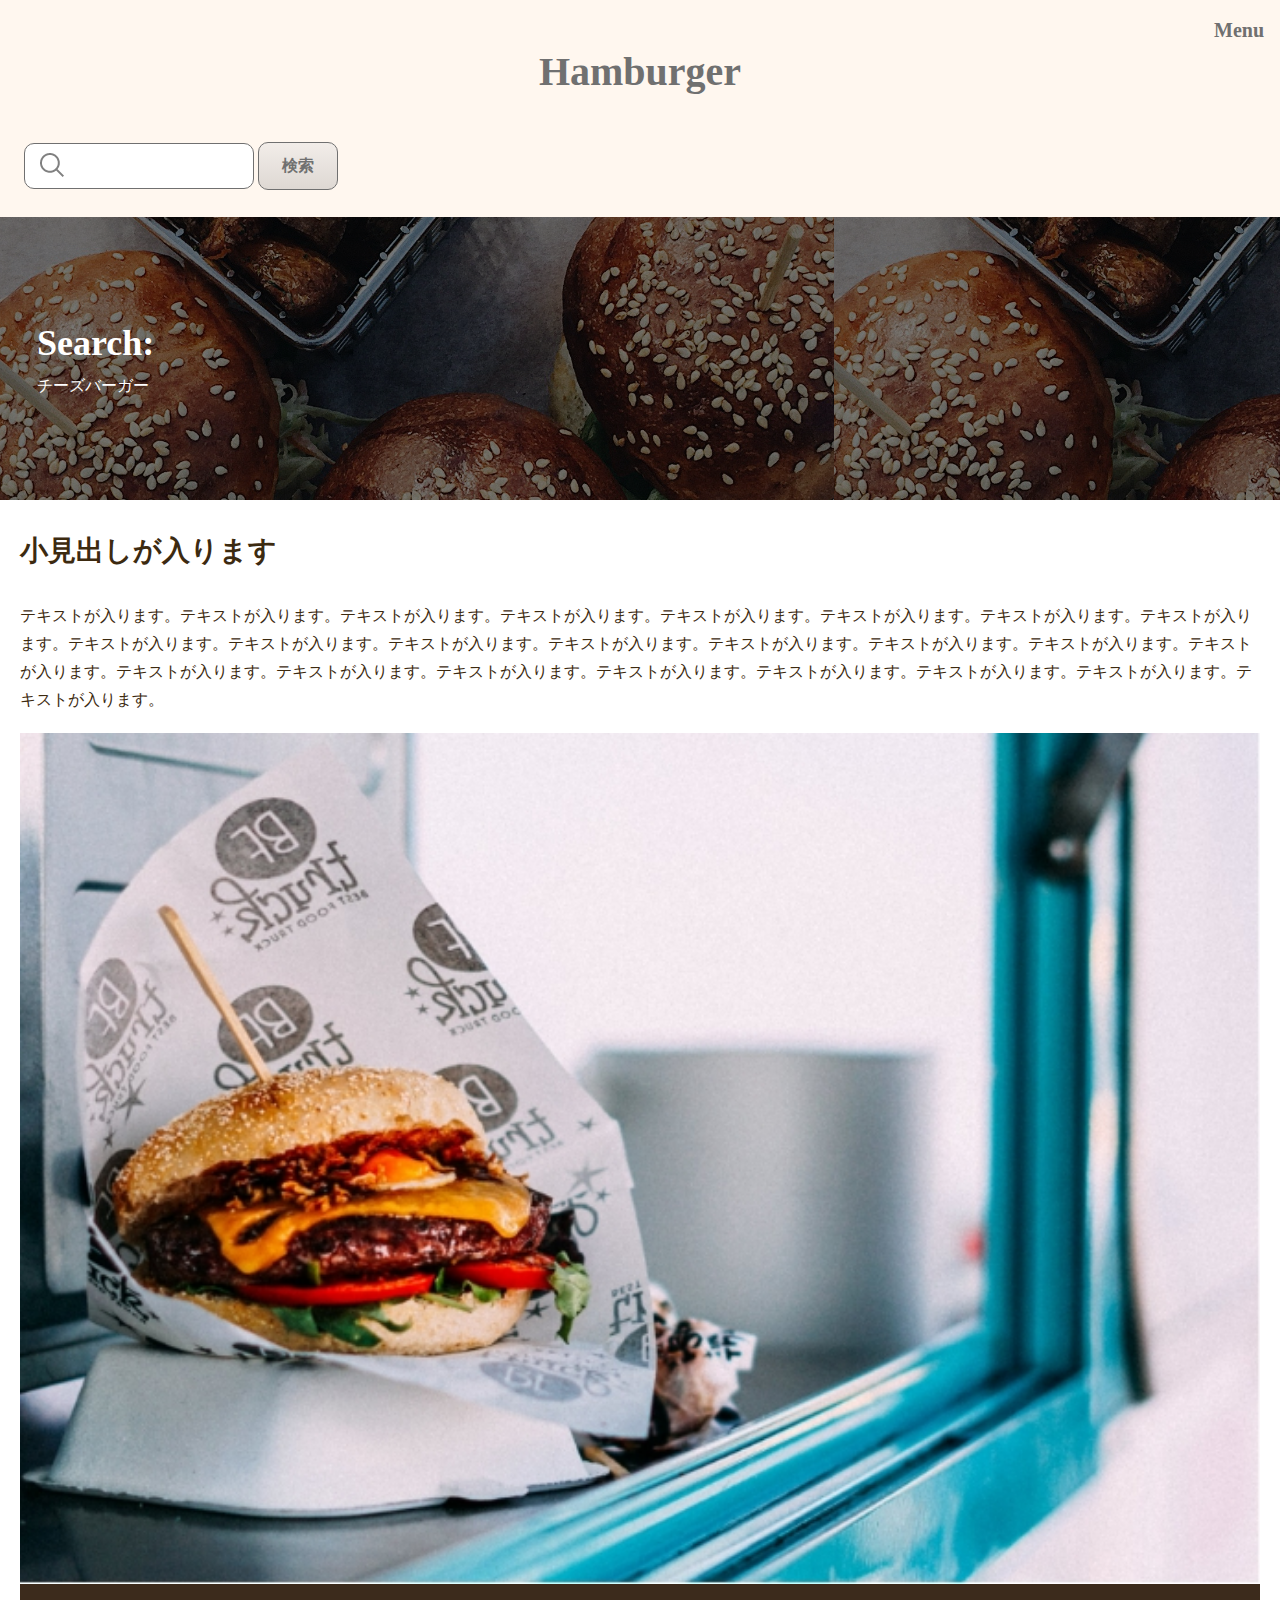
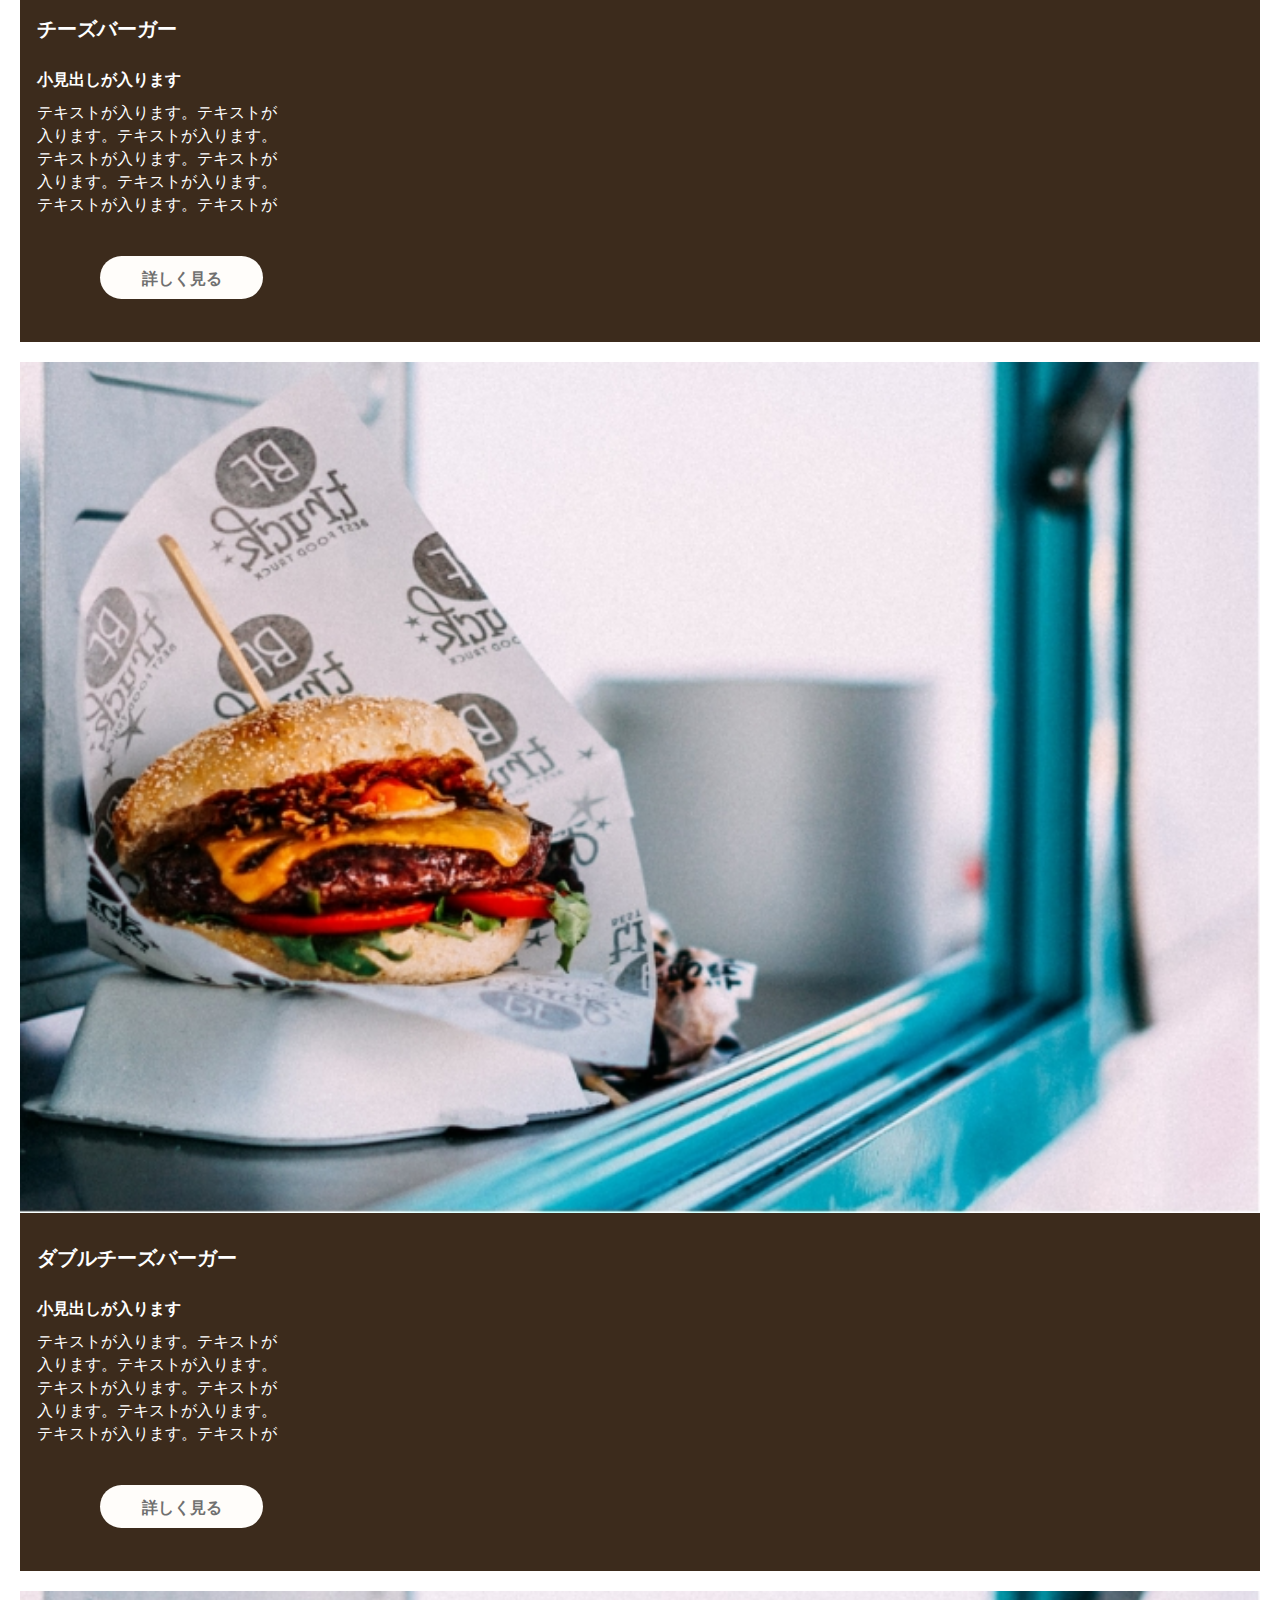
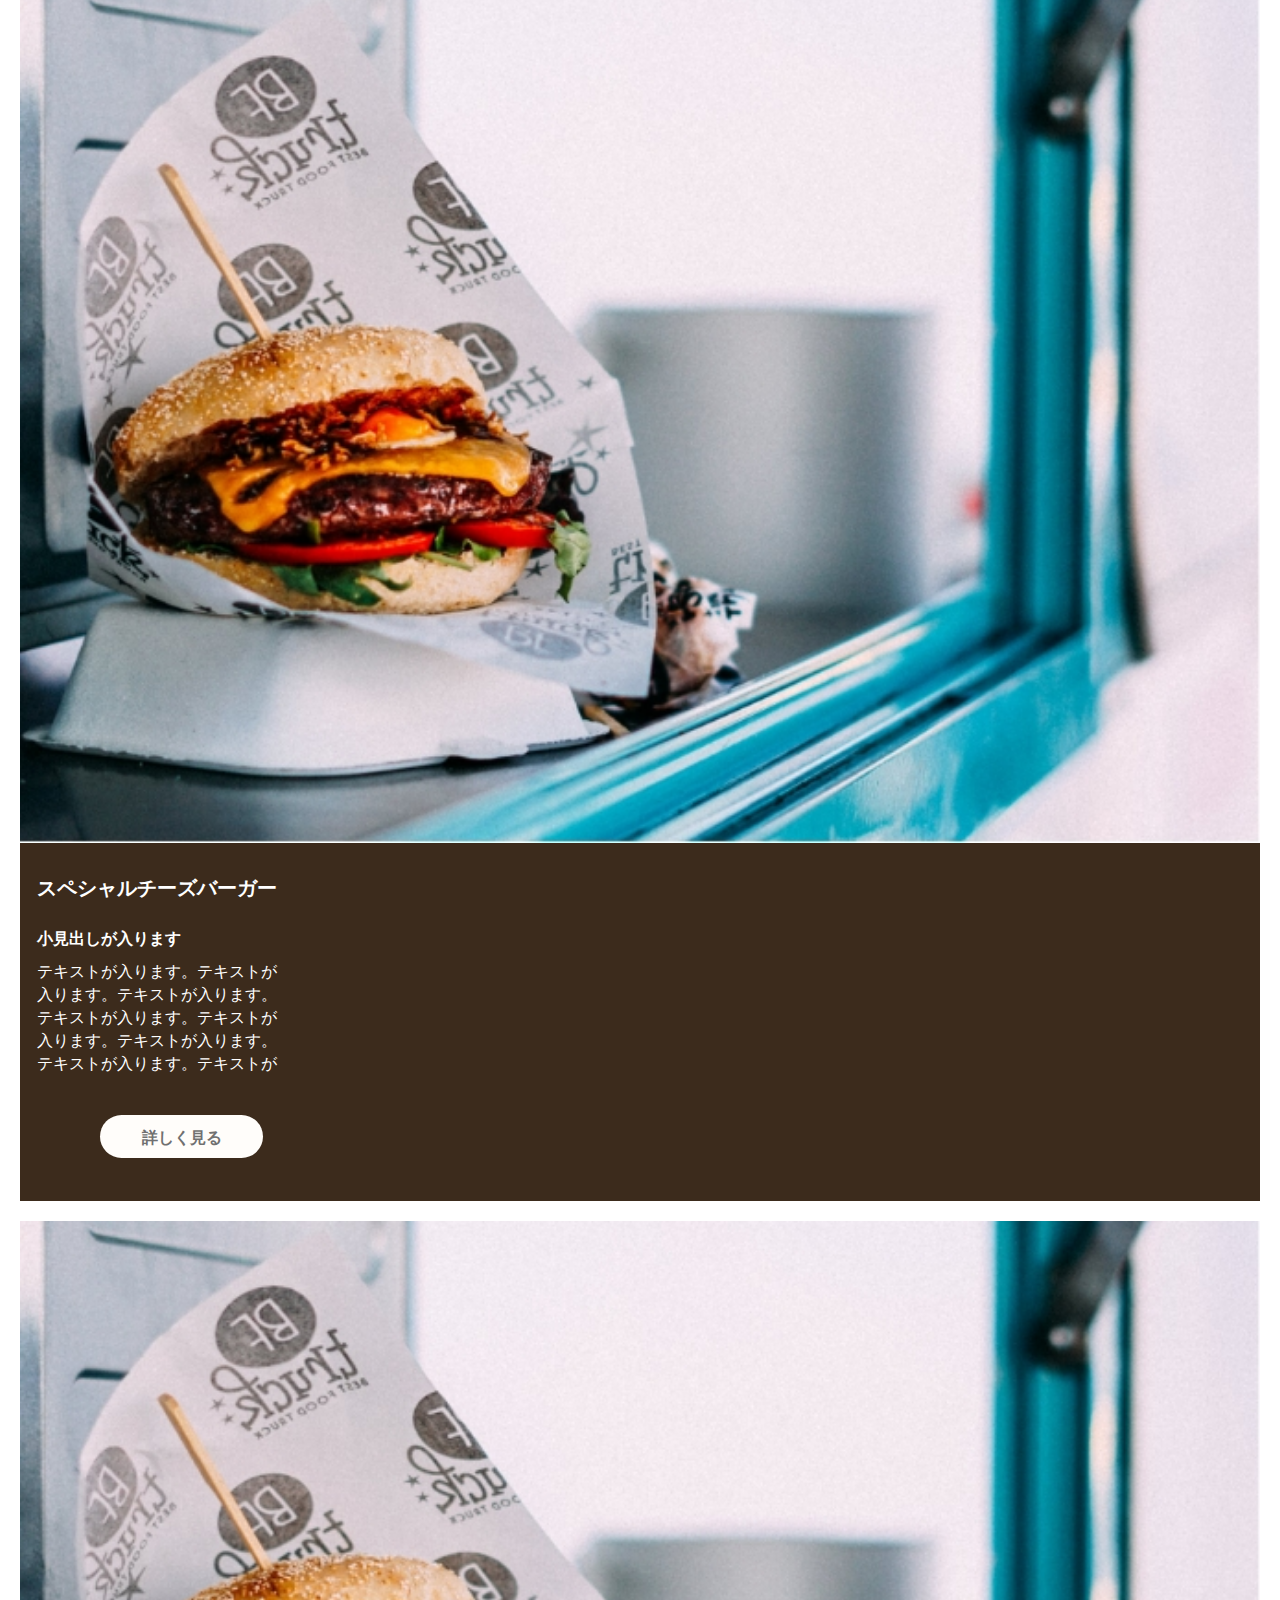
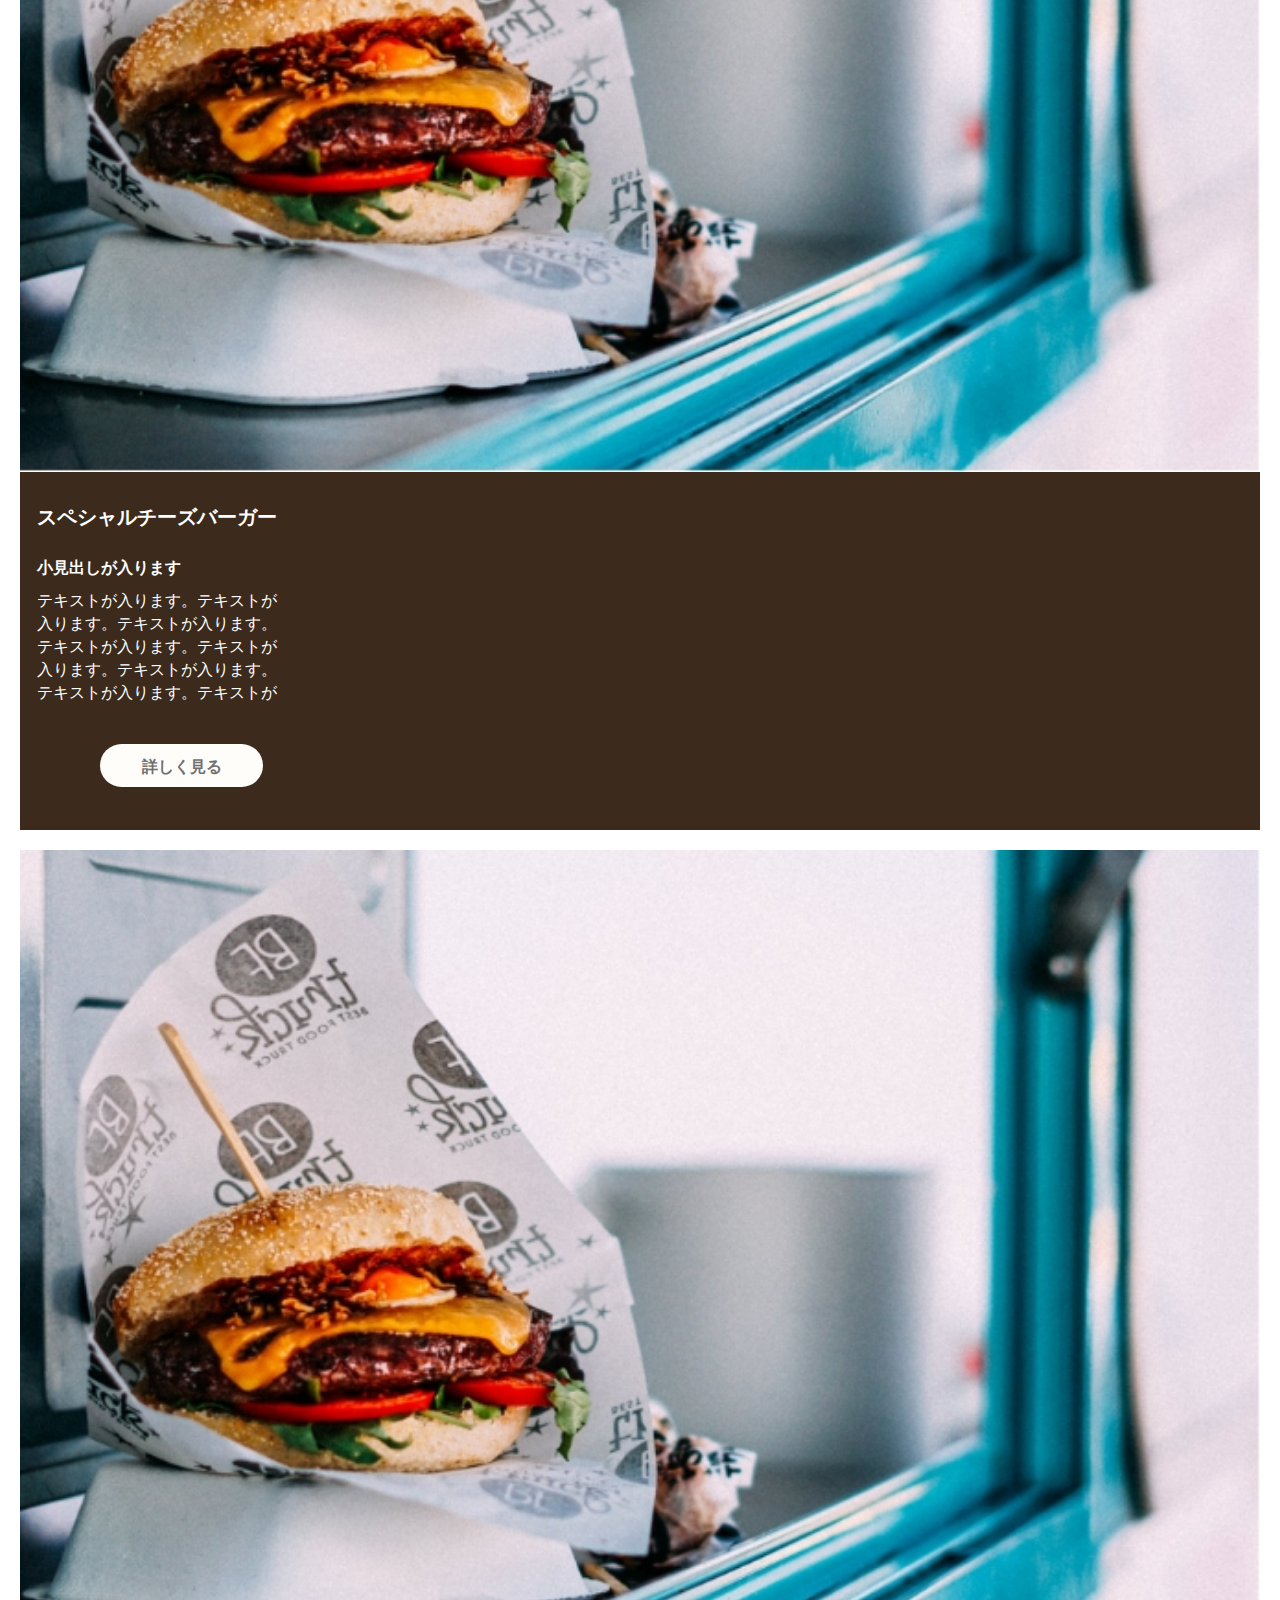
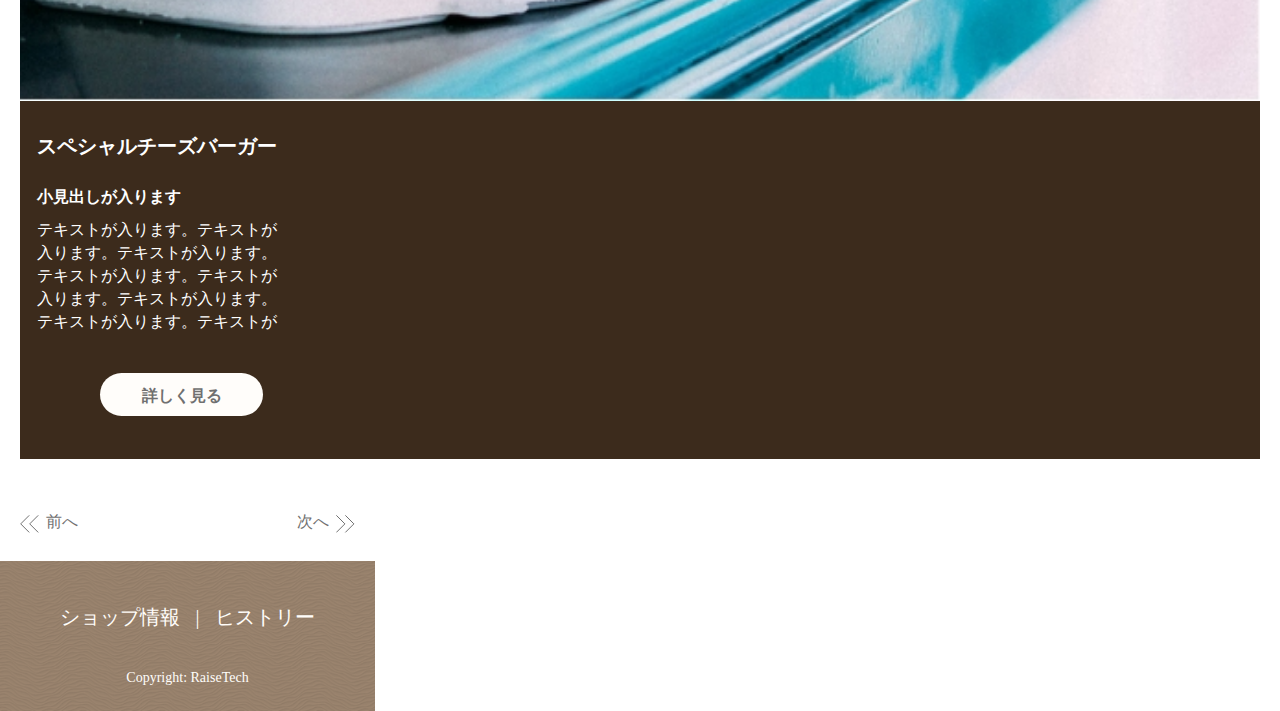
==== archive-search.html @ 73d5f32e "archive.html / archive-search.htmlの作成" ====
<!DOCTYPE html>
<html lang="ja">

<head>
  <meta charset="UTF-8">
  <meta http-equiv="X-UA-Compatible" content="IE=edge">
  <meta name="viewport" content="width=device-width, initial-scale=1.0">
  <title>hamburger</title>
  <link rel="shortcut icon" href="img/logo.svg" type="image/x-icon">
  <link rel="stylesheet" href="css/ress.css">
  <link rel="stylesheet" href="css/style.css">
</head>

<body>
  <header class="l-header">

    <div class="p-header">
      <h1 class="p-header__title">
        Hamburger
      </h1>

      <div class="p-header__nav">
        <button class="p-hamburger">
          Menu
        </button>
      </div>
    </div>

    <form action="" class="p-search-form">
      <input type="text" class="p-search-form__keyword">
      <input type="submit" value="検索" class="p-search-form__submit">
    </form>

  </header>

  <article class="p-sidebar">
    <img src="./img/close-btn.png" alt="">
    <h2 class="p-sidebar__title">Menu</h2>

    <div class="p-sidebar__nav">

      <div class="p-sidebar__nav-content">

        <h3 class="p-sidebar__nav-title">バーガー</h3>
        <ul>
          <li>ハンバーガー</li>
          <li>チーズバーガー</li>
          <li>テリヤキバーガー</li>
          <li>アボカドバーガー</li>
          <li>フィッシュバーガー</li>
          <li>ベーコンバーガー</li>
          <li>チキンバーガー</li>
        </ul>

        <h3 class="p-sidebar__nav-title">サイド</h3>
        <ul>
          <li>ポテト</li>
          <li>サラダ</li>
          <li>ナゲット</li>
          <li>コーン</li>
        </ul>

        <h3 class="p-sidebar__nav-title">ドリンク</h3>
        <ul>
          <li>コーラ</li>
          <li>ファンタ</li>
          <li>オレンジ</li>
          <li>アップル</li>
          <li>紅茶（Ice/Hot</li>
          <li>コーヒー（Ice/Hot</li>
        </ul>
      </div>

    </div>
  </article>

  <article class="p-archive">
    <div class="p-archive__title">
      Search:
    </div>
    <div class="p-archive__subtitle">
      チーズバーガー
    </div>
  </article>

  <article class="l-main">
    <div class="p-archive__text">
      <div class="p-archive__text-title">
        小見出しが入ります
      </div>
      <div class="p-archive__text-text">
        テキストが入ります。テキストが入ります。テキストが入ります。テキストが入ります。テキストが入ります。テキストが入ります。テキストが入ります。テキストが入ります。テキストが入ります。テキストが入ります。テキストが入ります。テキストが入ります。テキストが入ります。テキストが入ります。テキストが入ります。テキストが入ります。テキストが入ります。テキストが入ります。テキストが入ります。テキストが入ります。テキストが入ります。テキストが入ります。テキストが入ります。テキストが入ります。
      </div>
    </div>

    <figure class="p-archive__menu">
      <img src="img/c-card2.jpg" alt="">
      <figcaption class="c-card">
        <h2 class="c-card__ttl">チーズバーガー</h2>
        <h3 class="c-card__ttl-sub">小見出しが入ります</h3>
        <p class="c-card__text">テキストが入ります。テキストが入ります。テキストが入ります。テキストが入ります。テキストが入ります。テキストが入ります。テキストが入ります。テキストが</p>
        <a href="" class="c-card__button">詳しく見る</a>
      </figcaption>
    </figure>

    <figure class="p-archive__menu">
      <img src="img/c-card2.jpg" alt="">
      <figcaption class="c-card">
        <h2 class="c-card__ttl">ダブルチーズバーガー</h2>
        <h3 class="c-card__ttl-sub">小見出しが入ります</h3>
        <p class="c-card__text">テキストが入ります。テキストが入ります。テキストが入ります。テキストが入ります。テキストが入ります。テキストが入ります。テキストが入ります。テキストが</p>
        <a href="" class="c-card__button">詳しく見る</a>
      </figcaption>
    </figure>

    <figure class="p-archive__menu">
      <img src="img/c-card2.jpg" alt="">
      <figcaption class="c-card">
        <h2 class="c-card__ttl">スペシャルチーズバーガー</h2>
        <h3 class="c-card__ttl-sub">小見出しが入ります</h3>
        <p class="c-card__text">テキストが入ります。テキストが入ります。テキストが入ります。テキストが入ります。テキストが入ります。テキストが入ります。テキストが入ります。テキストが</p>
        <a href="" class="c-card__button">詳しく見る</a>
      </figcaption>
    </figure>

    <figure class="p-archive__menu">
      <img src="img/c-card2.jpg" alt="">
      <figcaption class="c-card">
        <h2 class="c-card__ttl">スペシャルチーズバーガー</h2>
        <h3 class="c-card__ttl-sub">小見出しが入ります</h3>
        <p class="c-card__text">テキストが入ります。テキストが入ります。テキストが入ります。テキストが入ります。テキストが入ります。テキストが入ります。テキストが入ります。テキストが</p>
        <a href="" class="c-card__button">詳しく見る</a>
      </figcaption>
    </figure>

    <figure class="p-archive__menu">
      <img src="img/c-card2.jpg" alt="">
      <figcaption class="c-card">
        <h2 class="c-card__ttl">スペシャルチーズバーガー</h2>
        <h3 class="c-card__ttl-sub">小見出しが入ります</h3>
        <p class="c-card__text">テキストが入ります。テキストが入ります。テキストが入ります。テキストが入ります。テキストが入ります。テキストが入ります。テキストが入ります。テキストが</p>
        <a href="" class="c-card__button">詳しく見る</a>
      </figcaption>
    </figure>

    <div class="p-archive__page-nav">
      <div class="p-archive__page-nav-left">
        <a href="">前へ</a>
      </div>
      <div class="p-archive__page-nav-right">
        <a href="">次へ</a>
      </div>
    </div>
  </article>

  <footer class="l-footer">
    <div class="p-footer__inner">
      <ul class="p-footer__menu">
        <li>ショップ情報</li>
        <span>|</span>
        <li>ヒストリー</li>
      </ul>
      <p class="p-footer__copy">
        Copyright: RaiseTech
      </p>
    </div>
  </footer>

  <script src="https://code.jquery.com/jquery-3.6.0.min.js"
    integrity="sha256-/xUj+3OJU5yExlq6GSYGSHk7tPXikynS7ogEvDej/m4=" crossorigin="anonymous"></script>
  <script src="script.js"></script>
</body>

</html>
---- css/ress.css ----
/* reset.dev • v5.0.2 */

/* # =================================================================
   # Global selectors
   # ================================================================= */

html {
  box-sizing: border-box;
  -webkit-text-size-adjust: 100%; /* Prevent adjustments of font size after orientation changes in iOS */
  word-break: normal;
  -moz-tab-size: 4;
  tab-size: 4;
}

*,
::before,
::after {
  background-repeat: no-repeat; /* Set `background-repeat: no-repeat` to all elements and pseudo elements */
  box-sizing: inherit;
}

::before,
::after {
  text-decoration: inherit; /* Inherit text-decoration and vertical align to ::before and ::after pseudo elements */
  vertical-align: inherit;
}

* {
  padding: 0; /* Reset `padding` and `margin` of all elements */
  margin: 0;
}

/* # =================================================================
   # General elements
   # ================================================================= */

hr {
  overflow: visible; /* Show the overflow in Edge and IE */
  height: 0; /* Add the correct box sizing in Firefox */
  color: inherit; /* Correct border color in Firefox. */
}

details,
main {
  display: block; /* Render the `main` element consistently in IE. */
}

summary {
  display: list-item; /* Add the correct display in all browsers */
}

small {
  font-size: 80%; /* Set font-size to 80% in `small` elements */
}

[hidden] {
  display: none; /* Add the correct display in IE */
}

abbr[title] {
  border-bottom: none; /* Remove the bottom border in Chrome 57 */
  /* Add the correct text decoration in Chrome, Edge, IE, Opera, and Safari */
  text-decoration: underline;
  text-decoration: underline dotted;
}

a {
  background-color: transparent; /* Remove the gray background on active links in IE 10 */
}

a:active,
a:hover {
  outline-width: 0; /* Remove the outline when hovering in all browsers */
}

code,
kbd,
pre,
samp {
  font-family: monospace, monospace; /* Specify the font family of code elements */
}

pre {
  font-size: 1em; /* Correct the odd `em` font sizing in all browsers */
}

b,
strong {
  font-weight: bolder; /* Add the correct font weight in Chrome, Edge, and Safari */
}

/* https://gist.github.com/unruthless/413930 */
sub,
sup {
  font-size: 75%;
  line-height: 0;
  position: relative;
  vertical-align: baseline;
}

sub {
  bottom: -0.25em;
}

sup {
  top: -0.5em;
}

table {
  border-color: inherit; /* Correct border color in all Chrome, Edge, and Safari. */
  text-indent: 0; /* Remove text indentation in Chrome, Edge, and Safari */
}

iframe {
  border-style: none;
}

/* # =================================================================
   # Forms
   # ================================================================= */

input {
  border-radius: 0;
}

[type='number']::-webkit-inner-spin-button,
[type='number']::-webkit-outer-spin-button {
  height: auto; /* Correct the cursor style of increment and decrement buttons in Chrome */
}

[type='search'] {
  -webkit-appearance: textfield; /* Correct the odd appearance in Chrome and Safari */
  outline-offset: -2px; /* Correct the outline style in Safari */
}

[type='search']::-webkit-search-decoration {
  -webkit-appearance: none; /* Remove the inner padding in Chrome and Safari on macOS */
}

textarea {
  overflow: auto; /* Internet Explorer 11+ */
  resize: vertical; /* Specify textarea */
}

button,
input,
optgroup,
select,
textarea {
  font: inherit; /* Specify font inheritance of form elements */
}

optgroup {
  font-weight: bold; /* Restore the font weight unset by the previous rule */
}

button {
  overflow: visible; /* Address `overflow` set to `hidden` in IE 8/9/10/11 */
}

button,
select {
  text-transform: none; /* Firefox 40+, Internet Explorer 11- */
}

/* Apply cursor pointer to button elements */
button,
[type='button'],
[type='reset'],
[type='submit'],
[role='button'] {
  cursor: pointer;
}

/* Remove inner padding and border in Firefox 4+ */
button::-moz-focus-inner,
[type='button']::-moz-focus-inner,
[type='reset']::-moz-focus-inner,
[type='submit']::-moz-focus-inner {
  border-style: none;
  padding: 0;
}

/* Replace focus style removed in the border reset above */
button:-moz-focusring,
[type='button']::-moz-focus-inner,
[type='reset']::-moz-focus-inner,
[type='submit']::-moz-focus-inner {
  outline: 1px dotted ButtonText;
}

button,
html [type='button'], /* Prevent a WebKit bug where (2) destroys native `audio` and `video`controls in Android 4 */
[type='reset'],
[type='submit'] {
  -webkit-appearance: button; /* Correct the inability to style clickable types in iOS */
}

/* Remove the default button styling in all browsers */
button,
input,
select,
textarea {
  background-color: transparent;
  border-style: none;
}

a:focus,
button:focus,
input:focus,
select:focus,
textarea:focus {
  outline-width: 0;
}

/* Style select like a standard input */
select {
  -moz-appearance: none; /* Firefox 36+ */
  -webkit-appearance: none; /* Chrome 41+ */
}

select::-ms-expand {
  display: none; /* Internet Explorer 11+ */
}

select::-ms-value {
  color: currentColor; /* Internet Explorer 11+ */
}

legend {
  border: 0; /* Correct `color` not being inherited in IE 8/9/10/11 */
  color: inherit; /* Correct the color inheritance from `fieldset` elements in IE */
  display: table; /* Correct the text wrapping in Edge and IE */
  max-width: 100%; /* Correct the text wrapping in Edge and IE */
  white-space: normal; /* Correct the text wrapping in Edge and IE */
  max-width: 100%; /* Correct the text wrapping in Edge 18- and IE */
}

::-webkit-file-upload-button {
  /* Correct the inability to style clickable types in iOS and Safari */
  -webkit-appearance: button;
  color: inherit;
  font: inherit; /* Change font properties to `inherit` in Chrome and Safari */
}

/* Replace pointer cursor in disabled elements */
[disabled] {
  cursor: default;
}

/* # =================================================================
   # Specify media element style
   # ================================================================= */

img {
  border-style: none; /* Remove border when inside `a` element in IE 8/9/10 */
}

/* Add the correct vertical alignment in Chrome, Firefox, and Opera */
progress {
  vertical-align: baseline;
}

/* # =================================================================
   # Accessibility
   # ================================================================= */

/* Specify the progress cursor of updating elements */
[aria-busy='true'] {
  cursor: progress;
}

/* Specify the pointer cursor of trigger elements */
[aria-controls] {
  cursor: pointer;
}

/* Specify the cursor of disabled, not-editable, or otherwise inoperable elements */
[aria-disabled='true'] {
  cursor: default;
}
---- css/style.css ----
@charset "UTF-8";
/* reset.dev • v5.0.2 */
/* # =================================================================
   # Global selectors
   # ================================================================= */
html {
  box-sizing: border-box;
  -webkit-text-size-adjust: 100%;
  /* Prevent adjustments of font size after orientation changes in iOS */
  word-break: normal;
  -moz-tab-size: 4;
  -o-tab-size: 4;
     tab-size: 4;
}

*,
::before,
::after {
  background-repeat: no-repeat;
  /* Set `background-repeat: no-repeat` to all elements and pseudo elements */
  box-sizing: inherit;
}

::before,
::after {
  text-decoration: inherit;
  /* Inherit text-decoration and vertical align to ::before and ::after pseudo elements */
  vertical-align: inherit;
}

* {
  padding: 0;
  /* Reset `padding` and `margin` of all elements */
  margin: 0;
}

/* # =================================================================
   # General elements
   # ================================================================= */
hr {
  overflow: visible;
  /* Show the overflow in Edge and IE */
  height: 0;
  /* Add the correct box sizing in Firefox */
  color: inherit;
  /* Correct border color in Firefox. */
}

details,
main {
  display: block;
  /* Render the `main` element consistently in IE. */
}

summary {
  display: list-item;
  /* Add the correct display in all browsers */
}

small {
  font-size: 80%;
  /* Set font-size to 80% in `small` elements */
}

[hidden] {
  display: none;
  /* Add the correct display in IE */
}

abbr[title] {
  border-bottom: none;
  /* Remove the bottom border in Chrome 57 */
  /* Add the correct text decoration in Chrome, Edge, IE, Opera, and Safari */
  text-decoration: underline;
  -webkit-text-decoration: underline dotted;
          text-decoration: underline dotted;
}

a {
  background-color: transparent;
  /* Remove the gray background on active links in IE 10 */
}

a:active,
a:hover {
  outline-width: 0;
  /* Remove the outline when hovering in all browsers */
}

code,
kbd,
pre,
samp {
  font-family: monospace, monospace;
  /* Specify the font family of code elements */
}

pre {
  font-size: 1em;
  /* Correct the odd `em` font sizing in all browsers */
}

b,
strong {
  font-weight: bolder;
  /* Add the correct font weight in Chrome, Edge, and Safari */
}

sub,
sup {
  font-size: 75%;
  line-height: 0;
  position: relative;
  vertical-align: baseline;
}

sub {
  bottom: -0.25em;
}

sup {
  top: -0.5em;
}

table {
  border-color: inherit;
  /* Correct border color in all Chrome, Edge, and Safari. */
  text-indent: 0;
  /* Remove text indentation in Chrome, Edge, and Safari */
}

iframe {
  border-style: none;
}

/* # =================================================================
   # Forms
   # ================================================================= */
input {
  border-radius: 0;
}

[type=number]::-webkit-inner-spin-button,
[type=number]::-webkit-outer-spin-button {
  height: auto;
  /* Correct the cursor style of increment and decrement buttons in Chrome */
}

[type=search] {
  -webkit-appearance: textfield;
  /* Correct the odd appearance in Chrome and Safari */
  outline-offset: -2px;
  /* Correct the outline style in Safari */
}

[type=search]::-webkit-search-decoration {
  -webkit-appearance: none;
  /* Remove the inner padding in Chrome and Safari on macOS */
}

textarea {
  overflow: auto;
  /* Internet Explorer 11+ */
  resize: vertical;
  /* Specify textarea */
}

button,
input,
optgroup,
select,
textarea {
  font: inherit;
  /* Specify font inheritance of form elements */
}

optgroup {
  font-weight: bold;
  /* Restore the font weight unset by the previous rule */
}

button {
  overflow: visible;
  /* Address `overflow` set to `hidden` in IE 8/9/10/11 */
}

button,
select {
  text-transform: none;
  /* Firefox 40+, Internet Explorer 11- */
}

button,
[type=button],
[type=reset],
[type=submit],
[role=button] {
  cursor: pointer;
}

button::-moz-focus-inner,
[type=button]::-moz-focus-inner,
[type=reset]::-moz-focus-inner,
[type=submit]::-moz-focus-inner {
  border-style: none;
  padding: 0;
}

button:-moz-focusring,
[type=button]::-moz-focus-inner,
[type=reset]::-moz-focus-inner,
[type=submit]::-moz-focus-inner {
  outline: 1px dotted ButtonText;
}

button,
html [type=button],
[type=reset],
[type=submit] {
  -webkit-appearance: button;
  /* Correct the inability to style clickable types in iOS */
}

button,
input,
select,
textarea {
  background-color: transparent;
  border-style: none;
}

a:focus,
button:focus,
input:focus,
select:focus,
textarea:focus {
  outline-width: 0;
}

/* Style select like a standard input */
select {
  -moz-appearance: none;
  /* Firefox 36+ */
  -webkit-appearance: none;
  /* Chrome 41+ */
}

select::-ms-expand {
  display: none;
  /* Internet Explorer 11+ */
}

select::-ms-value {
  color: currentColor;
  /* Internet Explorer 11+ */
}

legend {
  border: 0;
  /* Correct `color` not being inherited in IE 8/9/10/11 */
  color: inherit;
  /* Correct the color inheritance from `fieldset` elements in IE */
  display: table;
  /* Correct the text wrapping in Edge and IE */
  max-width: 100%;
  /* Correct the text wrapping in Edge and IE */
  white-space: normal;
  /* Correct the text wrapping in Edge and IE */
  max-width: 100%;
  /* Correct the text wrapping in Edge 18- and IE */
}

::-webkit-file-upload-button {
  -webkit-appearance: button;
  color: inherit;
  font: inherit;
}

[disabled] {
  cursor: default;
}

/* # =================================================================
   # Specify media element style
   # ================================================================= */
img {
  border-style: none;
}

progress {
  vertical-align: baseline;
}

/* # =================================================================
   # Accessibility
   # ================================================================= */
[aria-busy=true] {
  cursor: progress;
}

[aria-controls] {
  cursor: pointer;
}

[aria-disabled=true] {
  cursor: default;
}

*,
*:before,
*:after {
  -o-box-sizing: border-box;
  -ms-box-sizing: border-box;
  box-sizing: border-box;
}

html {
  font-size: 62.5%;
  line-height: 1.6;
  scroll-behavior: smooth;
}

body {
  color: #333333;
  font-size: 1.6rem;
  min-width: 350px;
  width: 100%;
  overflow-x: hidden;
}

img,
video,
object {
  max-width: 100%;
  height: auto;
  border: none;
  display: block;
}

a {
  color: inherit;
  text-decoration: none;
  transition: 0.4s;
}
a:hover {
  text-decoration: none;
}

a:hover img {
  text-decoration: none;
  opacity: 0.8;
  transition: all 0.3s;
}

/* ===============================================
# メディアクエリ
=============================================== */
/* ===============================================
# color
=============================================== */
/* ===============================================
# font-family
=============================================== */
/* ===============================================
# メディアクエリ
=============================================== */
/* ===============================================
# color
=============================================== */
/* ===============================================
# font-family
=============================================== */
.l-header {
  width: 100%;
  height: 217px;
  background: #FFF7EF;
}

.l-main {
  padding: 30px 20px;
}

.l-footer {
  width: 375px;
  height: 150px;
  background: url(./../../img/footer.png);
  background-repeat: no-repeat;
  color: #FFFDFA;
  font-family: "M+ 1m";
  padding: 40px 0 30px;
}

.c-card {
  color: #FFFFFF;
  font-family: "M+ 1m";
  padding: 31px 0 43px 17px;
}
.c-card__ttl {
  font-size: 2rem;
  font-weight: bold;
  line-height: 2.9rem;
  margin-bottom: 2.4rem;
}
.c-card__ttl-sub {
  font-size: 1.6rem;
  line-height: 2.3rem;
  margin-bottom: 10px;
}
.c-card__text {
  font-size: 1.6rem;
  line-height: 2.3rem;
  width: 246px;
  margin-bottom: 40px;
}
.c-card__button {
  margin-left: 63px;
  text-align: center;
  font-weight: bold;
  display: block;
  width: 163px;
  height: 43px;
  padding-top: 10px;
  border-radius: 50px;
  background: #FFFDFA;
  color: #707070;
}

.p-header {
  font-family: "Roboto";
  color: #707070;
  position: relative;
}
.p-header__title {
  font-size: 4rem;
  text-align: center;
  padding-top: 40px;
  font-weight: bold;
}
.p-header__nav {
  font-size: 2rem;
  font-weight: bold;
  position: absolute;
  top: 14px;
  right: 16px;
}

.p-search-form {
  width: 320px;
  margin: 38px 0;
  margin-left: 24px;
  position: relative;
}
.p-search-form::before {
  position: absolute;
  content: "";
  width: 24px;
  height: 24px;
  color: #707070;
  background-image: url(./../../../img/search.png);
  top: 11px;
  left: 16px;
}
.p-search-form__keyword {
  width: 230px;
  height: 46px;
  background: #fff;
  border: 1px solid #707070;
  border-radius: 10px;
}
.p-search-form__submit {
  text-align: right;
  padding: 12px 23px;
  background: linear-gradient(to bottom, #F2EDE9, #DED8D3);
  border-radius: 10px;
  line-height: 1.4;
  font-size: 1.6rem;
  font-weight: bold;
  color: #707070;
  font-family: "M+ 1m";
  border: 1px solid #707070;
}

.p-sidebar {
  position: fixed;
  z-index: -1;
  opacity: 0;
  top: 0;
  right: -120%;
  width: 100%;
  height: 100vh;
  background: rgba(0, 0, 0, 0.5);
  transition: all 0.3s;
}
.p-sidebar img {
  width: 32px;
  height: 32px;
  position: fixed;
  top: 25px;
  right: 17px;
  z-index: 1000;
}
@media (min-width: 1025px) {
  .p-sidebar img {
    display: none;
  }
}
.p-sidebar__title {
  display: none;
}
@media (min-width: 1025px) {
  .p-sidebar__title {
    display: block;
  }
}
.p-sidebar.slide {
  right: 0;
  opacity: 1;
  z-index: 998;
}
.p-sidebar__nav-content {
  position: fixed;
  top: 0;
  right: -120%;
  z-index: 999;
  width: 87vw;
  height: 100vh;
  overflow: auto;
  -webkit-overflow-scrolling: touch;
  background: #F2EDE9;
  transition: all 0.3s;
  padding-left: 46px;
  padding-top: 212px;
}
.p-sidebar__nav-content.slide {
  right: 0;
}
.p-sidebar__nav-content ul {
  list-style: none;
}
.p-sidebar__nav-content ul li {
  color: #707070;
  font-family: "M+ 1m";
  font-size: 2rem;
  margin-bottom: 23px;
  margin-left: 20px;
}
.p-sidebar__nav-content ul li:last-child {
  margin-bottom: 43px;
}
.p-sidebar__nav-title {
  color: #707070;
  font-family: "M+ 1m";
  font-size: 2.4rem;
  font-weight: bold;
  margin-bottom: 40px;
}

.p-mv {
  width: 100%;
  height: 285px;
  background: url(./../../../img/mainvisual-sp.jpg);
  background-repeat: no-repeat;
  background-position: center;
  background-size: contain;
}
.p-mv__title {
  color: #FFFFFF;
  font-family: "M+ 1m";
  font-size: 3.6rem;
  font-weight: bold;
  padding: 119px 0 0 25px;
}

.p-branch-menu {
  background: #FFFDFA;
  padding: 20px 20px 49px 20px;
}
.p-branch-menu__item {
  display: flex;
  flex-wrap: wrap;
  gap: 20px;
}
.p-branch-menu__item-take-out {
  width: 100%;
  height: 642px;
  background: url(./../../../img/take-out.jpg);
  background-position: center;
  background-repeat: no-repeat;
}
.p-branch-menu__item-eat-in {
  width: 100%;
  height: 642px;
  background: url(./../../../img/eat-in.jpg);
  background-position: center;
  background-repeat: no-repeat;
}
.p-branch-menu__item-list {
  list-style: none;
  padding: 11px 15px 15px 15px;
}
.p-branch-menu__item-list h2 {
  font-size: 4.1rem;
  font-family: "Roboto";
  font-weight: bold;
  color: #FFFDFA;
  line-height: 54px;
  position: relative;
}
.p-branch-menu__item-list h2::after {
  position: absolute;
  content: "";
  width: 34px;
  height: 4px;
  background: #FFFDFA;
  bottom: -15px;
  left: 0;
}
.p-branch-menu__item-list .take-out {
  color: #eaeaea;
}
.p-branch-menu__item-list dl {
  width: 305px;
  height: 124px;
  background: rgba(255, 253, 250, 0.8);
  font-family: "M+ 1m";
  color: #3C2A10;
  padding: 7px 10px 9px 10px;
}
.p-branch-menu__item-list dl dt {
  font-size: 2.2rem;
  font-weight: bold;
}
.p-branch-menu__item-list dl dd {
  line-height: 23px;
}
.p-branch-menu__item-content {
  display: flex;
  flex-direction: column;
  flex-wrap: wrap;
  gap: 15px;
  margin-top: 300px;
}

.p-access {
  width: 100%;
  height: 691px;
  padding: 40px 40px 50px 40px;
  position: relative;
}
.p-access__title {
  font-size: 3rem;
  z-index: 2;
  font-weight: bold;
  font-family: "M+ 1m";
  color: #FFFDFA;
  z-index: 2;
  line-height: 45px;
  margin-bottom: 40px;
  position: relative;
}
.p-access__title::after {
  content: "";
  width: 75px;
  height: 2px;
  background: #FFF;
  position: absolute;
  z-index: 2;
  top: 65px;
  left: 0;
}
.p-access__text {
  font-size: 1.4rem;
  font-weight: bold;
  font-family: "M+ 1m";
  color: #FFFDFA;
  z-index: 2;
  line-height: 33px;
}
.p-access__map {
  position: absolute;
  width: 375px;
  height: 691px;
  background: url(./../../../img/access-map.jpg);
  background-position: center;
  background-repeat: no-repeat;
  background-size: contain;
  top: 0;
  left: 0;
  z-index: -2;
}
.p-access__map::before {
  content: "";
  position: absolute;
  background: rgba(112, 112, 112, 0.6);
  top: 0;
  left: 0;
  width: 100%;
  height: 100%;
  display: block;
  z-index: -1;
}
.p-access__map-glay {
  position: absolute;
  width: 100%;
  height: 415px;
  background: rgba(0, 0, 0, 0.29);
  top: 0;
  left: 0;
  display: block;
  z-index: -1;
}

.p-footer__menu {
  list-style: none;
  display: flex;
  flex-direction: row;
  gap: 15px;
  justify-content: center;
  font-size: 20px;
}

.p-footer__copy {
  padding-top: 34px;
  text-align: center;
  font-size: 1.4rem;
}

.p-hamburger {
  color: #707070;
}

.p-archive {
  width: 100%;
  height: 283px;
  background: url(./../../../img/archive.jpg);
  z-index: -2;
  padding-left: 37px;
  position: relative;
}
.p-archive::after {
  position: absolute;
  content: "";
  width: inherit;
  height: inherit;
  background: rgba(0, 0, 0, 0.5);
  top: 0;
  left: 0;
  z-index: -1;
}
.p-archive__title {
  color: #FFFFFF;
  font-family: "Roboto";
  font-size: 3.6rem;
  font-weight: bold;
  line-height: 48px;
  z-index: 2;
  padding-top: 102px;
  padding-bottom: 7px;
}
.p-archive__subtitle {
  color: #FFFFFF;
  font-family: "M+ 1m";
  font-size: 1.6rem;
  line-height: 23px;
  z-index: 2;
}
.p-archive__text {
  color: #3C2A10;
  font-family: "M+ 1m";
}
.p-archive__text-title {
  font-size: 2.8rem;
  line-height: 42px;
  font-weight: bold;
  margin-bottom: 30px;
}
.p-archive__text-text {
  font-size: 1.6rem;
  line-height: 28px;
  margin-bottom: 19px;
}
.p-archive__menu {
  margin-bottom: 20px;
  background: #3c2b1c;
}
.p-archive__menu img {
  width: 100%;
  height: auto;
}
.p-archive__page-nav {
  margin-top: 50px;
  display: flex;
  justify-content: space-between;
  width: 335px;
  height: 22px;
}
.p-archive__page-nav-left a {
  margin-left: 26px;
  font-family: "M+ 1m";
  color: #707070;
  position: relative;
}
.p-archive__page-nav-left a::before {
  position: absolute;
  content: url(./../../../img/arrow-left.png);
  top: 2px;
  left: -26px;
}
.p-archive__page-nav-right a {
  margin-right: 26px;
  font-family: "M+ 1m";
  color: #707070;
  position: relative;
}
.p-archive__page-nav-right a::after {
  position: absolute;
  content: url(./../../../img/arrow-right.png);
  top: 2px;
  right: -26px;
}

/* ===============================================
# Foundation
=============================================== */
/* ===============================================
# Layout
=============================================== */
/* ===============================================
# Object
=============================================== */
/* ===============================================
# Object > Component
=============================================== */
/* ===============================================
# Object > Project
=============================================== */
/*# sourceMappingURL=style.css.map */
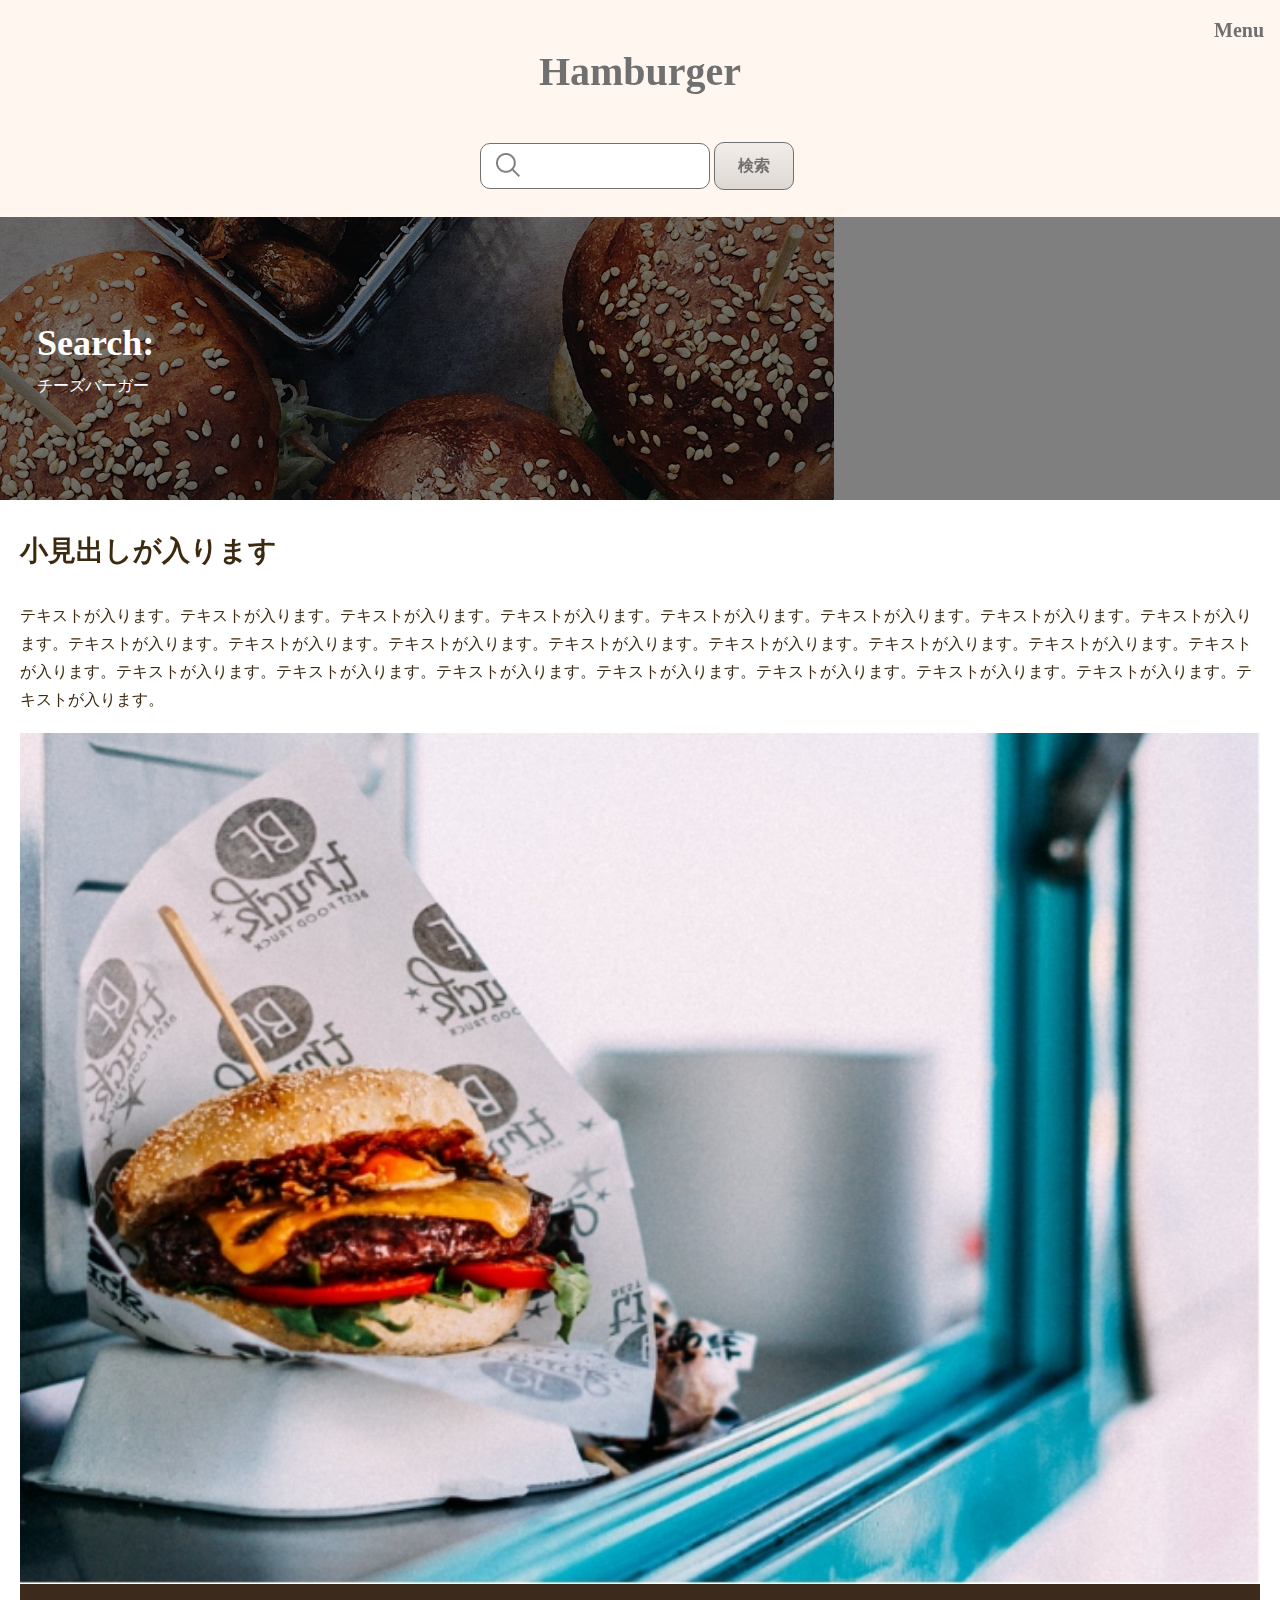
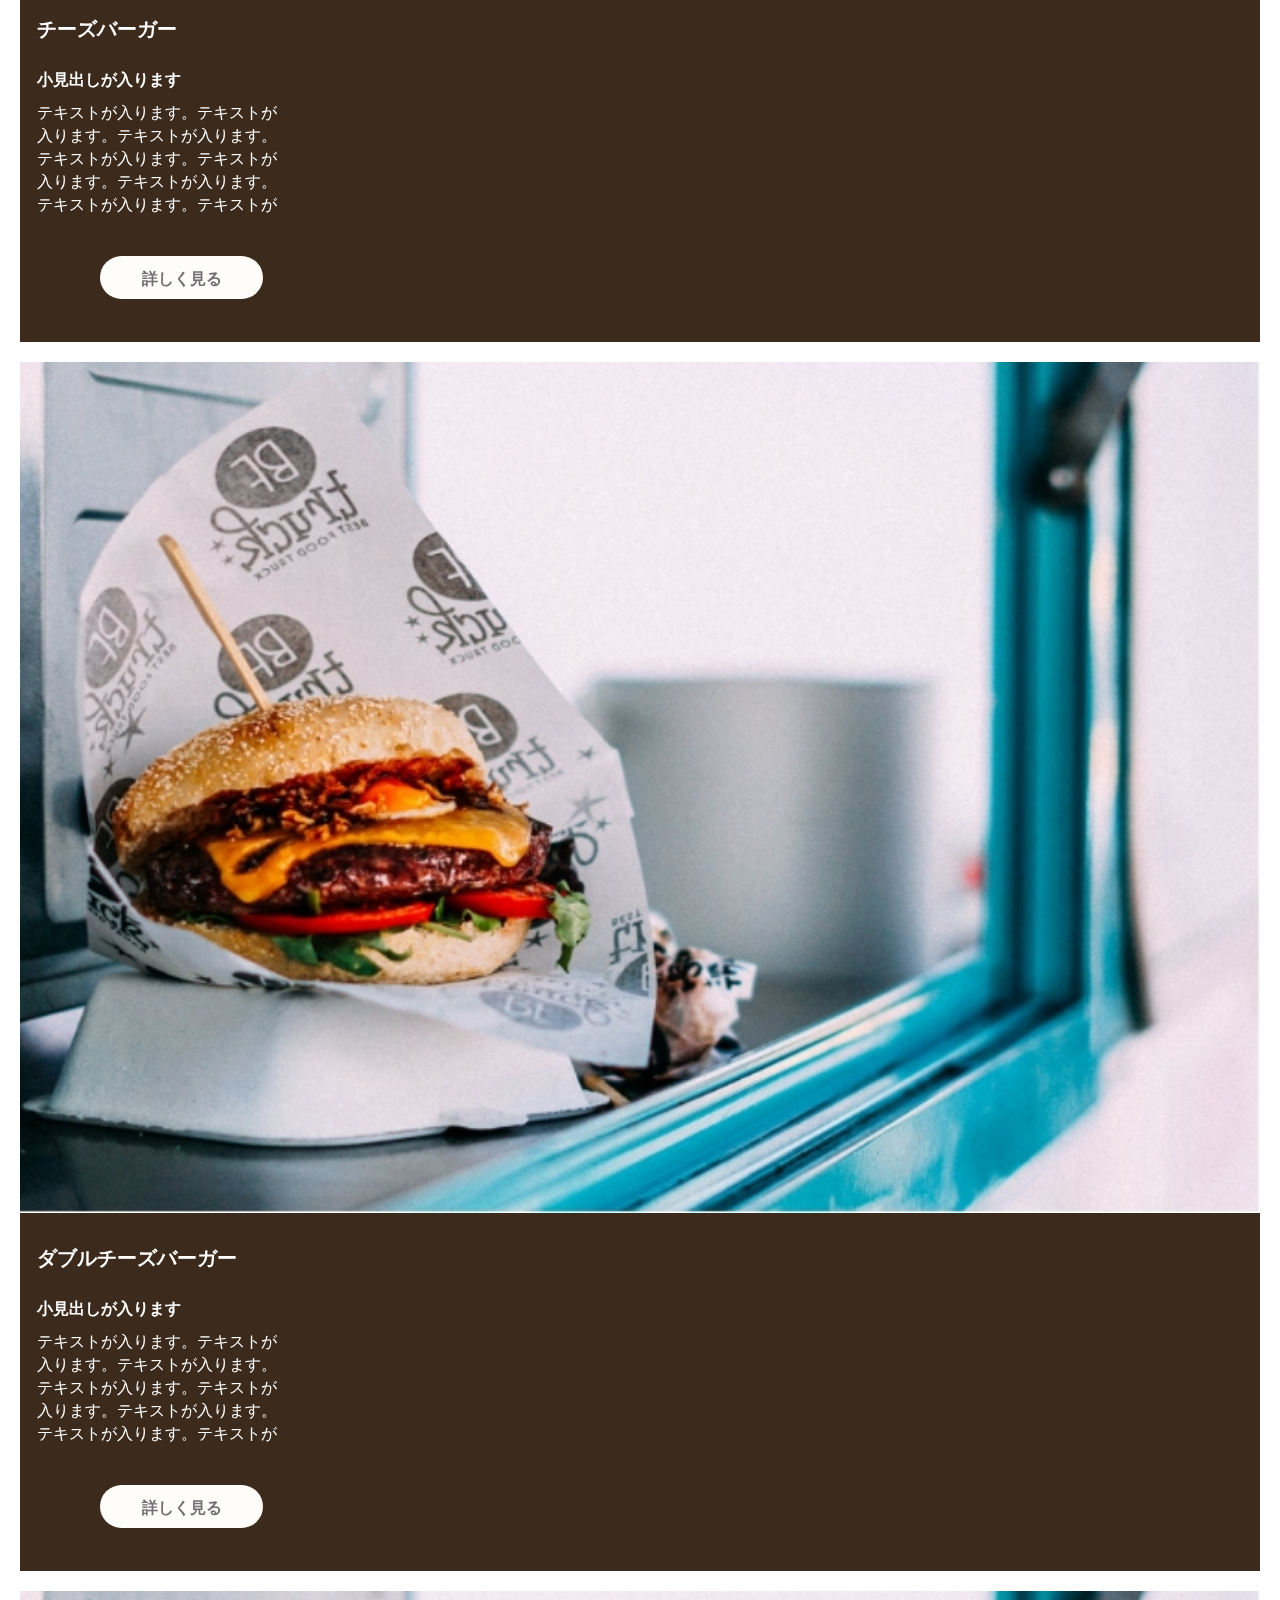
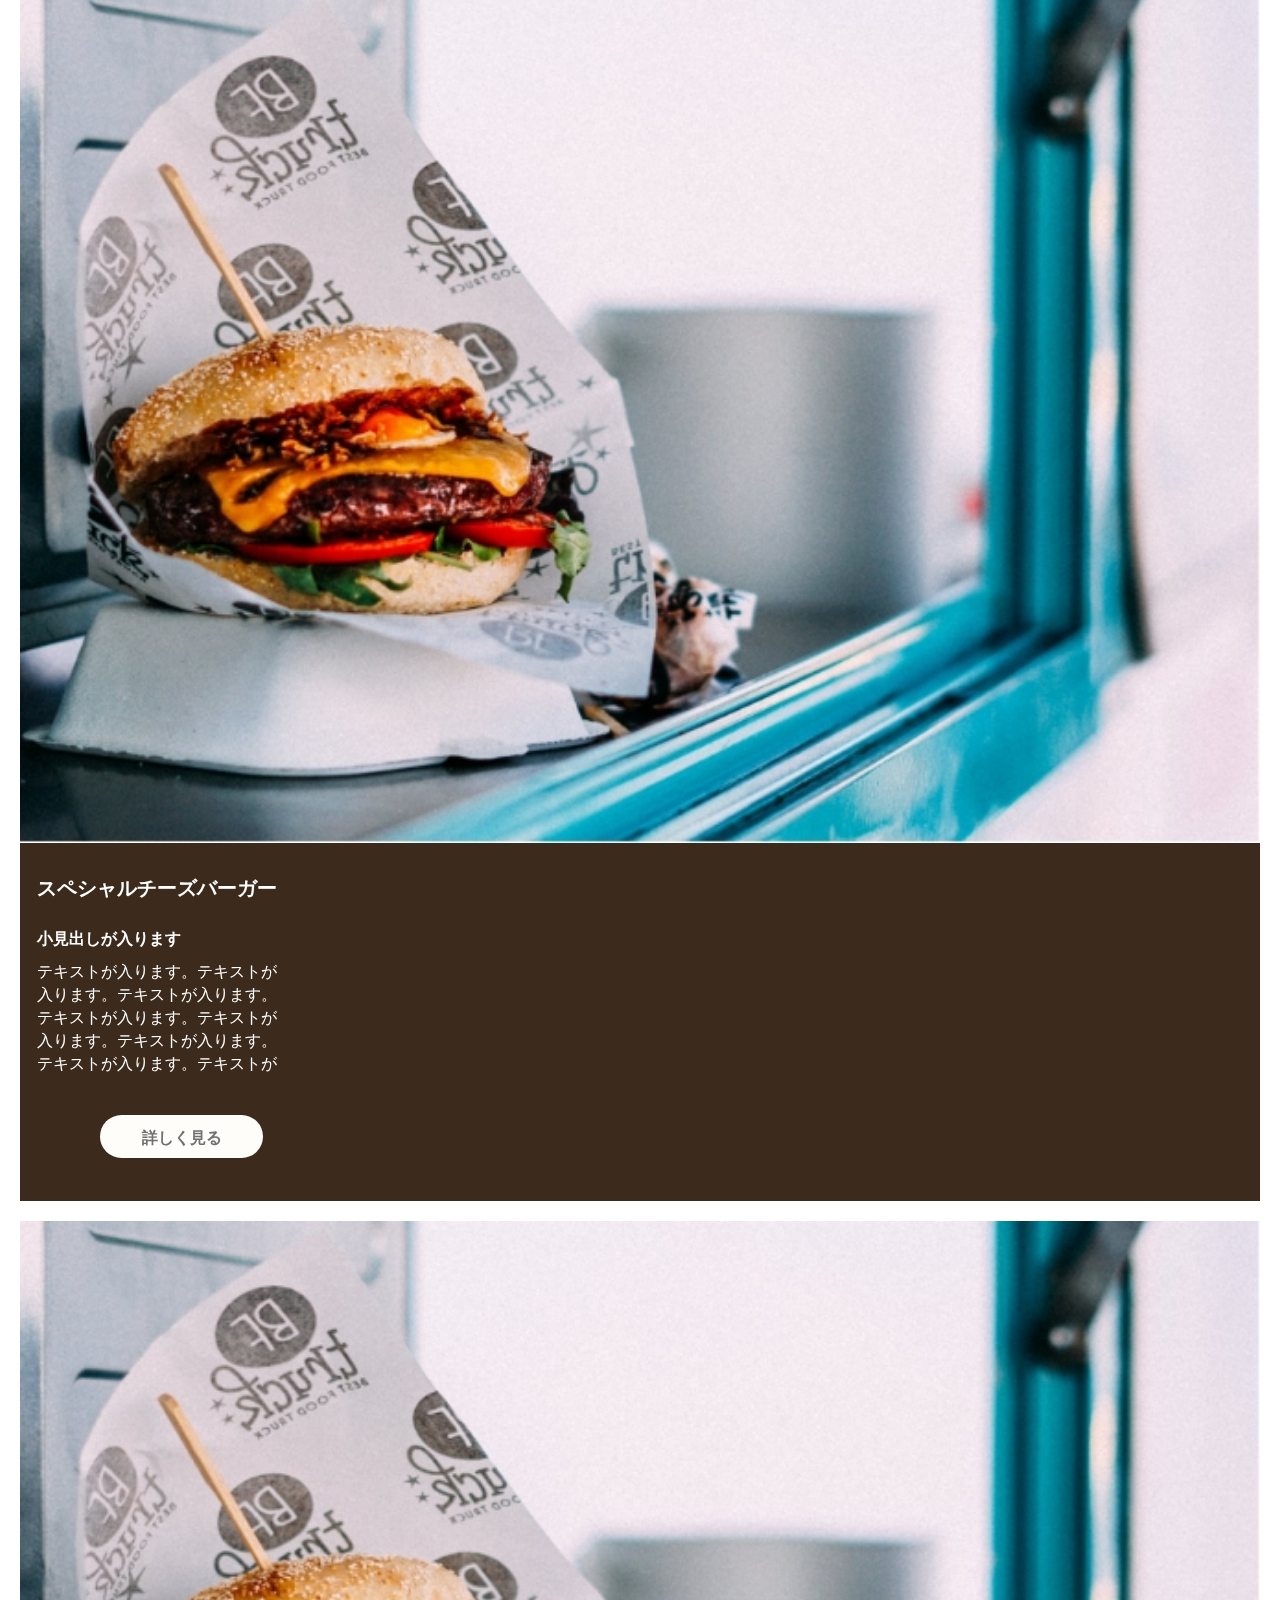
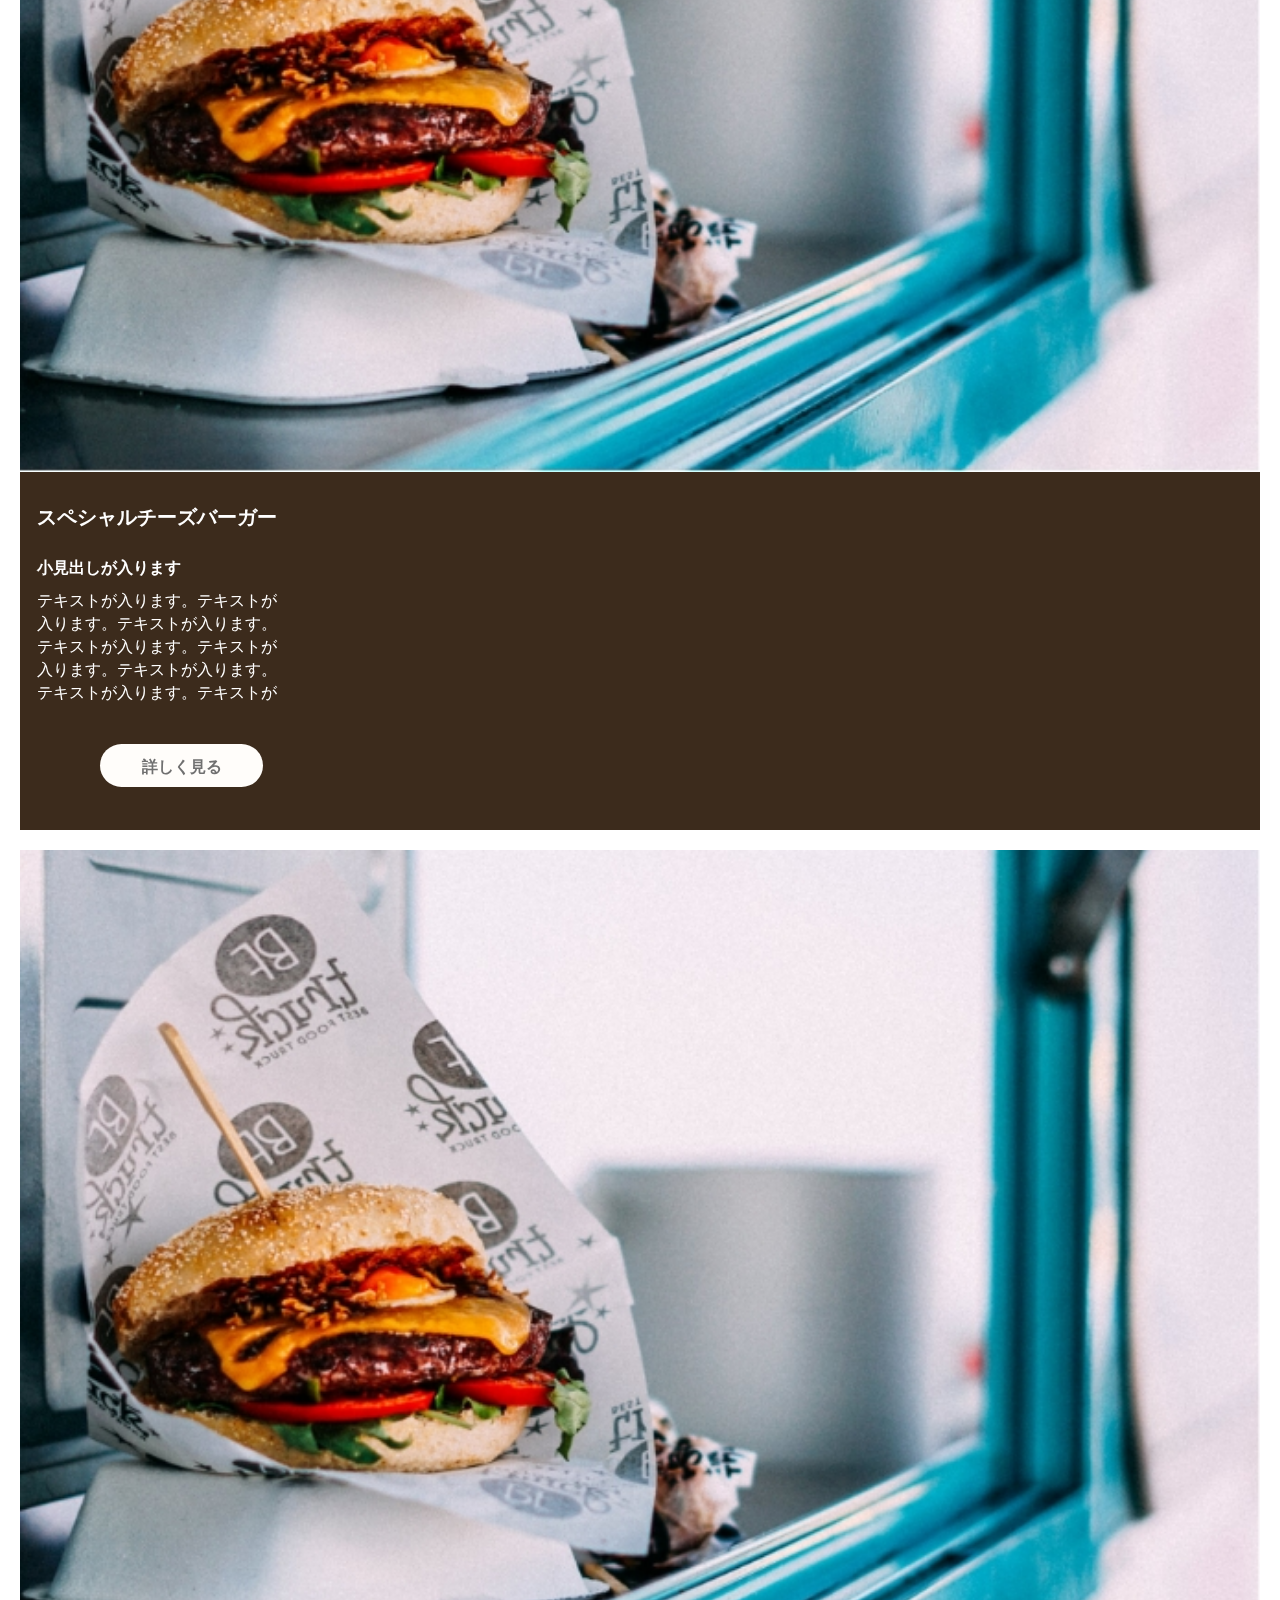
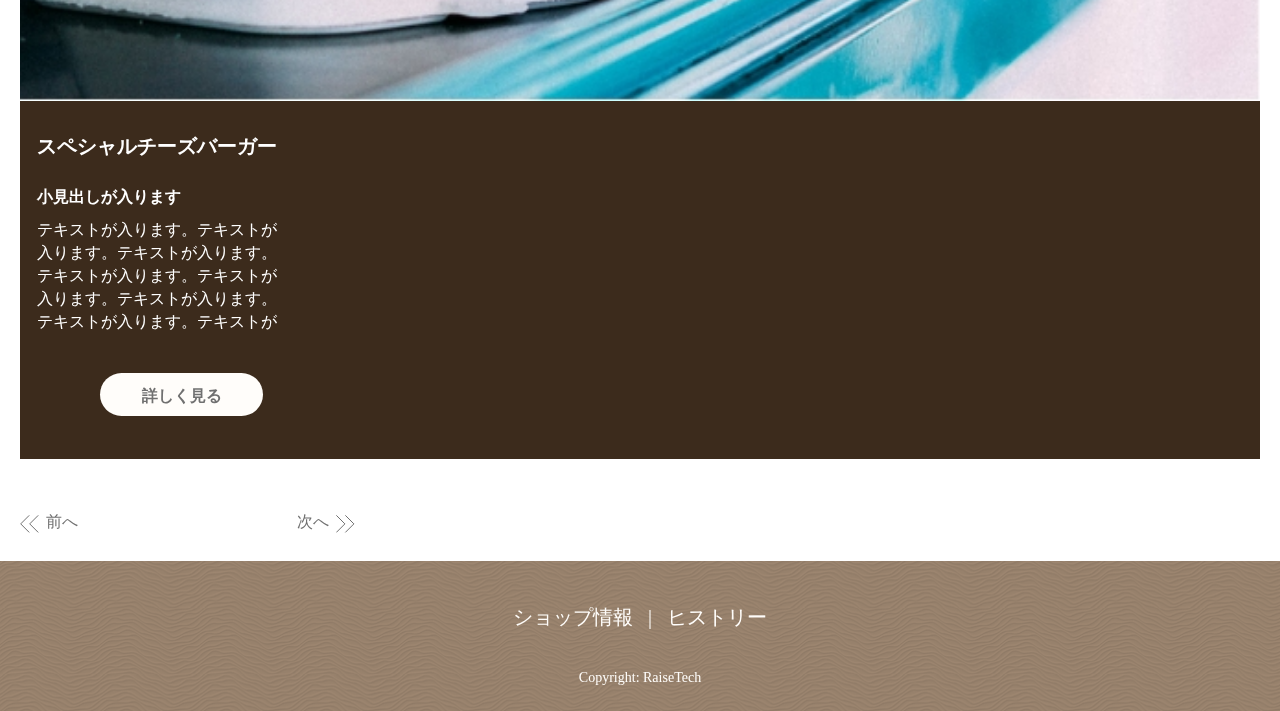
==== commit 29f5e6e9: "スマホ版の修正" ====
--- a/archive-search.html
+++ b/archive-search.html
@@ -34,7 +34,7 @@
   </header>
 
   <article class="p-sidebar">
-    <img src="./img/close-btn.png" alt="">
+    <img src="./img/close-btn.png" alt="" class="p-sidebar-close">
     <h2 class="p-sidebar__title">Menu</h2>
 
     <div class="p-sidebar__nav">
--- a/css/style.css
+++ b/css/style.css
@@ -325,7 +325,9 @@
   font-size: 1.6rem;
   min-width: 350px;
   width: 100%;
-  overflow-x: hidden;
+}
+body ::-webkit-scrollbar {
+  display: none;
 }
 
 img,
@@ -381,7 +383,7 @@
 }
 
 .l-footer {
-  width: 375px;
+  width: 100%;
   height: 150px;
   background: url(./../../img/footer.png);
   background-repeat: no-repeat;
@@ -446,8 +448,7 @@
 
 .p-search-form {
   width: 320px;
-  margin: 38px 0;
-  margin-left: 24px;
+  margin: 38px auto;
   position: relative;
 }
 .p-search-form::before {
@@ -466,6 +467,7 @@
   background: #fff;
   border: 1px solid #707070;
   border-radius: 10px;
+  padding-left: 50px;
 }
 .p-search-form__submit {
   text-align: right;
@@ -485,7 +487,6 @@
   z-index: -1;
   opacity: 0;
   top: 0;
-  right: -120%;
   width: 100%;
   height: 100vh;
   background: rgba(0, 0, 0, 0.5);
@@ -499,23 +500,12 @@
   right: 17px;
   z-index: 1000;
 }
-@media (min-width: 1025px) {
-  .p-sidebar img {
-    display: none;
-  }
+.p-sidebar.mask {
+  opacity: 1;
+  z-index: 998;
 }
 .p-sidebar__title {
   display: none;
-}
-@media (min-width: 1025px) {
-  .p-sidebar__title {
-    display: block;
-  }
-}
-.p-sidebar.slide {
-  right: 0;
-  opacity: 1;
-  z-index: 998;
 }
 .p-sidebar__nav-content {
   position: fixed;
@@ -555,30 +545,64 @@
   margin-bottom: 40px;
 }
 
+.p-sidebar.mask {
+  opacity: 1;
+  z-index: 998;
+}
+
+.p-sidebar__nav-content.slide {
+  right: 0;
+}
+
 .p-mv {
-  width: 100%;
-  height: 285px;
-  background: url(./../../../img/mainvisual-sp.jpg);
+  width: 100vw;
+  min-height: 36.16vh;
+  max-height: 570px;
+  background: url(./../../../img/top-main.jpg);
   background-repeat: no-repeat;
   background-position: center;
-  background-size: contain;
+  background-size: cover;
+}
+@media (min-width: 768px) and (max-width: 1024px) {
+  .p-mv {
+    background: url(./../../../img/top-mv-tab.jpg);
+    background-repeat: no-repeat;
+    background-position: center;
+    background-size: cover;
+  }
 }
 .p-mv__title {
   color: #FFFFFF;
   font-family: "M+ 1m";
   font-size: 3.6rem;
   font-weight: bold;
-  padding: 119px 0 0 25px;
+  padding-top: 16.4vh;
+  margin-left: 6.66vw;
 }
 
 .p-branch-menu {
   background: #FFFDFA;
   padding: 20px 20px 49px 20px;
+}
+@media (min-width: 768px) and (max-width: 1024px) {
+  .p-branch-menu {
+    display: flex;
+    flex-wrap: wrap;
+    padding: 40px;
+    justify-content: space-between;
+  }
 }
 .p-branch-menu__item {
   display: flex;
   flex-wrap: wrap;
   gap: 20px;
+  justify-content: center;
+}
+@media (min-width: 768px) and (max-width: 1024px) {
+  .p-branch-menu__item {
+    gap: 40px;
+    margin: 0 auto;
+  }
 }
 .p-branch-menu__item-take-out {
   width: 100%;
@@ -587,6 +611,11 @@
   background-position: center;
   background-repeat: no-repeat;
 }
+@media (min-width: 768px) and (max-width: 1024px) {
+  .p-branch-menu__item-take-out {
+    width: 335px;
+  }
+}
 .p-branch-menu__item-eat-in {
   width: 100%;
   height: 642px;
@@ -594,7 +623,13 @@
   background-position: center;
   background-repeat: no-repeat;
 }
+@media (min-width: 768px) and (max-width: 1024px) {
+  .p-branch-menu__item-eat-in {
+    width: 335px;
+  }
+}
 .p-branch-menu__item-list {
+  width: inherit;
   list-style: none;
   padding: 11px 15px 15px 15px;
 }
@@ -646,6 +681,11 @@
   height: 691px;
   padding: 40px 40px 50px 40px;
   position: relative;
+}
+@media (min-width: 768px) and (max-width: 1024px) {
+  .p-access {
+    height: 415px;
+  }
 }
 .p-access__title {
   font-size: 3rem;
@@ -678,15 +718,20 @@
 }
 .p-access__map {
   position: absolute;
-  width: 375px;
+  width: 100vh;
   height: 691px;
   background: url(./../../../img/access-map.jpg);
   background-position: center;
   background-repeat: no-repeat;
-  background-size: contain;
+  background-size: cover;
   top: 0;
   left: 0;
   z-index: -2;
+}
+@media (min-width: 768px) and (max-width: 1024px) {
+  .p-access__map {
+    height: 415px;
+  }
 }
 .p-access__map::before {
   content: "";
@@ -735,6 +780,7 @@
   background: url(./../../../img/archive.jpg);
   z-index: -2;
   padding-left: 37px;
+  background-repeat: no-repeat;
   position: relative;
 }
 .p-archive::after {
@@ -817,6 +863,230 @@
   content: url(./../../../img/arrow-right.png);
   top: 2px;
   right: -26px;
+}
+
+.p-single-top {
+  width: 100%;
+  height: 225px;
+  background: url(./../../../img/single-top.jpg);
+  background-position: center;
+  background-repeat: no-repeat;
+}
+.p-single-top__title {
+  color: #FFFDFA;
+  font-family: #FFFFFF;
+  font-size: 3.6rem;
+  font-weight: bold;
+  line-height: 54px;
+  padding-top: 91px;
+  padding-left: 26px;
+}
+
+.p-single-main__title {
+  font-family: "M+ 1m";
+  color: #3C2A10;
+  font-size: 2.8rem;
+  font-weight: bold;
+  line-height: 42px;
+  margin-bottom: 30px;
+}
+.p-single-main__text {
+  font-family: "M+ 1m";
+  color: #3C2A10;
+  font-size: 1.6rem;
+  line-height: 23px;
+  margin-bottom: 34px;
+}
+.p-single-main h3,
+.p-single-main h4,
+.p-single-main h5,
+.p-single-main h6 {
+  color: #3C2A10;
+  font-family: "M+ 1m";
+  font-weight: bold;
+}
+.p-single-main h3 {
+  font-size: 2.4rem;
+  line-height: 36px;
+}
+.p-single-main h4,
+.p-single-main h5,
+.p-single-main h6 {
+  font-size: 2rem;
+  line-height: 29px;
+  margin-top: 30px;
+}
+.p-single-main blockquote {
+  color: #3C2A10;
+  margin: 30px 0;
+  padding: 30px 0;
+  padding-left: 20px;
+  background: #F5F5F5;
+  font-size: 1.6rem;
+  line-height: 23px;
+  font-family: "M+ 1m";
+}
+.p-single-main blockquote .textarea {
+  margin-bottom: 30px;
+}
+.p-single-main blockquote .link a {
+  text-decoration: underline;
+  color: #4A6C9B;
+}
+
+.p-single-img {
+  height: auto;
+}
+.p-single-img__primary {
+  width: 100%;
+  height: 124px;
+  background: url(./../../../img/foods-primary-sp.jpg);
+  background-position: bottom;
+  background-repeat: no-repeat;
+  margin-bottom: 30px;
+}
+.p-single-img__desc-item {
+  width: 100%;
+  height: 176px;
+  margin-bottom: 30px;
+  display: flex;
+  justify-content: space-between;
+}
+.p-single-img__desc-item:last-child {
+  flex-direction: row-reverse;
+}
+.p-single-img__desc-item__img img {
+  width: 144px;
+  height: 89px;
+}
+.p-single-img__desc-item__text {
+  width: 183px;
+  height: 176px;
+  overflow: scroll;
+  font-size: 1.6rem;
+  font-family: "M+ 1m";
+  color: #3C2A10;
+  line-height: 23px;
+}
+.p-single-img__secondary {
+  margin: 0 auto;
+  margin-bottom: 30px;
+  width: 267px;
+  height: 166px;
+}
+.p-single-img__secondary img {
+  width: 267px;
+  height: 166px;
+}
+.p-single-img__list img {
+  width: 100%;
+  height: auto;
+  margin-bottom: 20px;
+}
+.p-single-img__list img:last-child {
+  margin-bottom: 30px;
+}
+
+.p-single-content {
+  width: 100%;
+  color: #3C2A10;
+  font-family: "M+ 1m";
+  font-size: 1.6rem;
+  line-height: 23px;
+}
+.p-single-content__list-ol {
+  margin-left: 20px;
+}
+.p-single-content__list-ol ol {
+  margin-bottom: 20px;
+}
+.p-single-content__list-ol ol:last-child {
+  margin-bottom: 60px;
+}
+.p-single-content__list-ol ol:nth-child(2) {
+  margin-left: 18px;
+}
+.p-single-content__list-ul ul {
+  margin-bottom: 20px;
+}
+.p-single-content__list-ul ul:last-child {
+  margin-bottom: 30px;
+}
+.p-single-content__list-ul ul:nth-child(2) {
+  margin-left: 18px;
+}
+.p-single-content__list-ul li {
+  list-style: none;
+}
+.p-single-content__item {
+  padding: 50px 0;
+  padding-left: 50px;
+  width: 100%;
+  height: 237px;
+  background: #f5f5f5;
+}
+.p-single-content__item p {
+  color: #3C2A10;
+  font-family: "M+ 1m";
+  font-size: 1.6rem;
+  line-height: 23px;
+  width: 30vw;
+}
+.p-single-content table {
+  margin: 30px 0;
+  width: 100%;
+  border: 1px solid #707070;
+  border-collapse: collapse;
+}
+.p-single-content table tr {
+  height: 77px;
+  font-size: 1.6rem;
+  line-height: 23px;
+  border: 1px solid #707070;
+}
+.p-single-content table tr th {
+  width: 135px;
+  font-weight: normal;
+  border: 1px solid #707070;
+}
+.p-single-content table tr td {
+  width: 200px;
+  padding-left: 30px;
+}
+.p-single-content__btn {
+  width: 100%;
+  height: 81px;
+  background: linear-gradient(to bottom, #f2ede9, #ded8d3);
+  border-radius: 20px;
+  border: 1px solid #707070;
+  margin-bottom: 30px;
+}
+.p-single-content__btn a {
+  color: #3C2A10;
+  font-weight: bold;
+  font-size: 1.6rem;
+  line-height: 23px;
+}
+.p-single-content__bold-text {
+  font-weight: bold;
+  margin-bottom: 147px;
+}
+
+.p-page-top {
+  width: 100%;
+  height: 224px;
+  background: url(./../../../img/page-top.jpg);
+  background-position: center;
+  background-repeat: no-repeat;
+  background-size: cover;
+}
+.p-page-top__title {
+  color: #FFFFFF;
+  font-size: 3.6rem;
+  font-weight: bold;
+  line-height: 54px;
+  padding-top: 91px;
+  text-align: center;
 }
 
 /* ===============================================
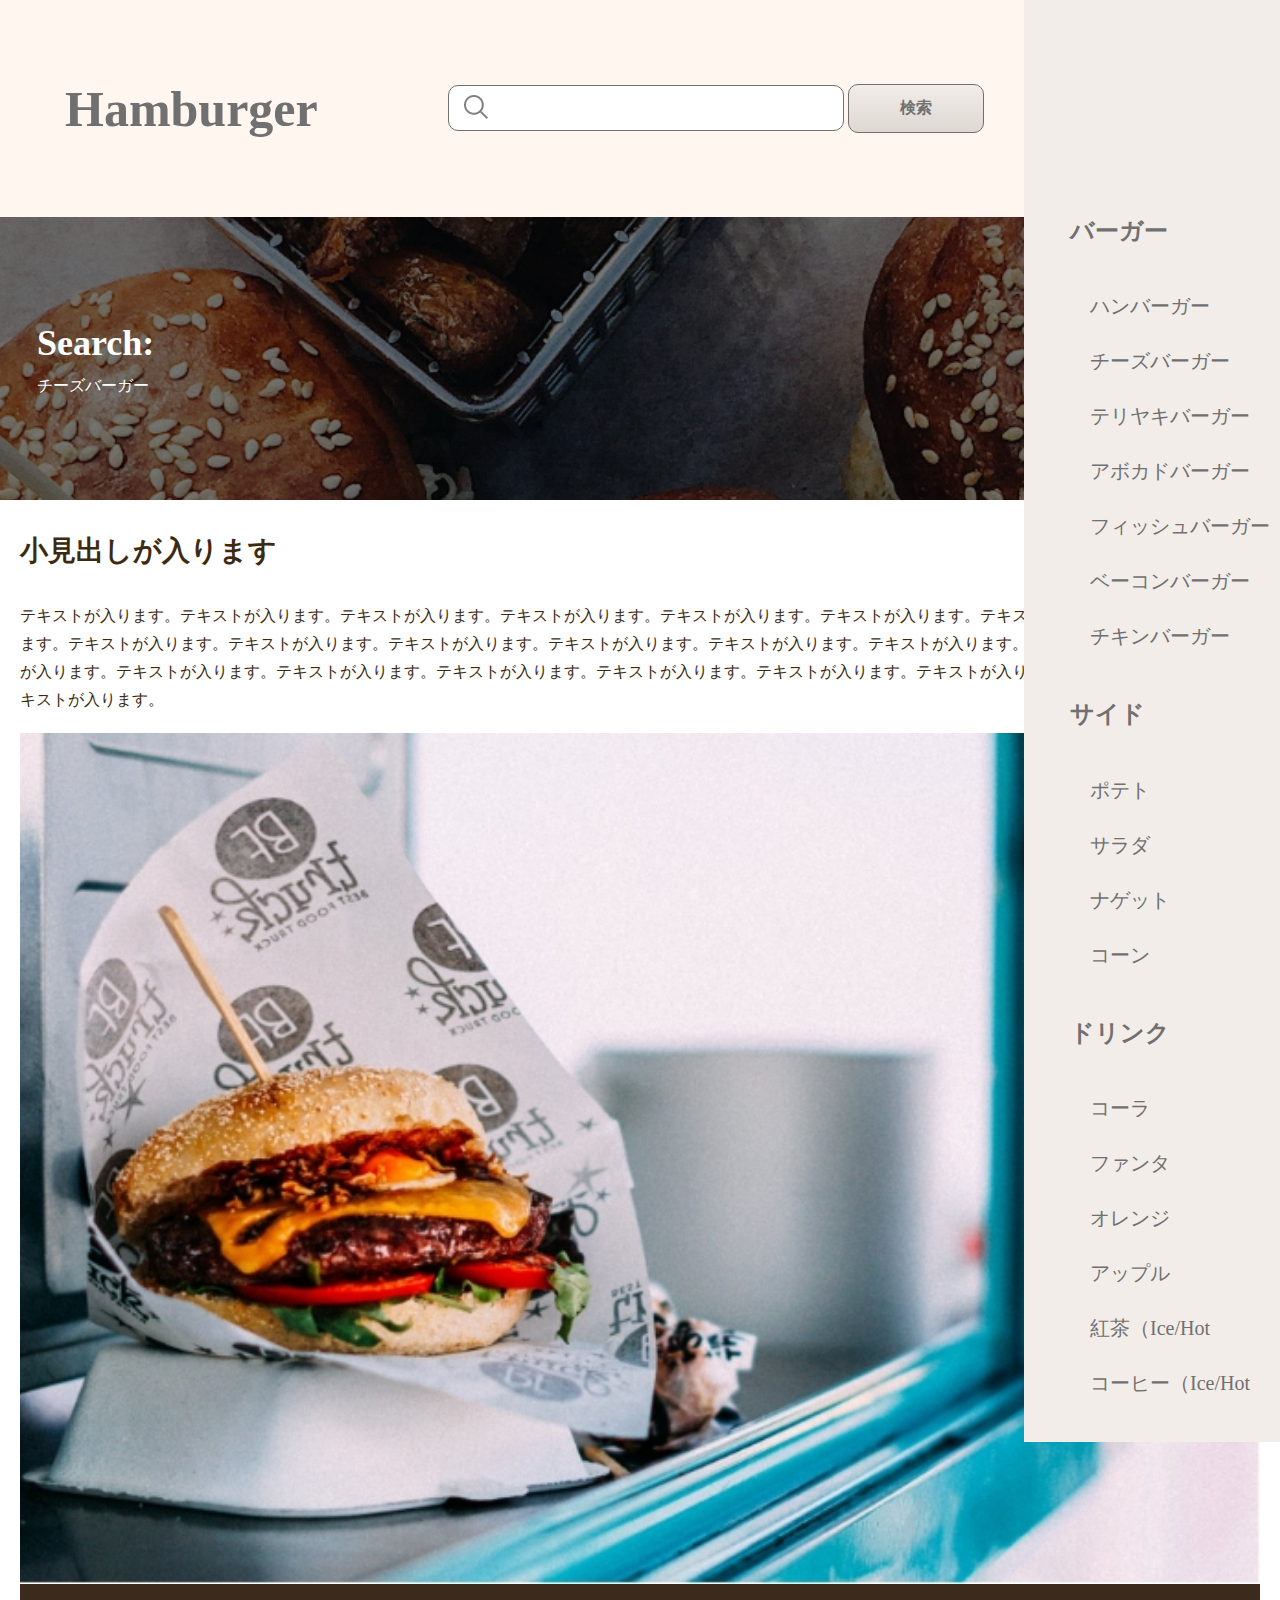
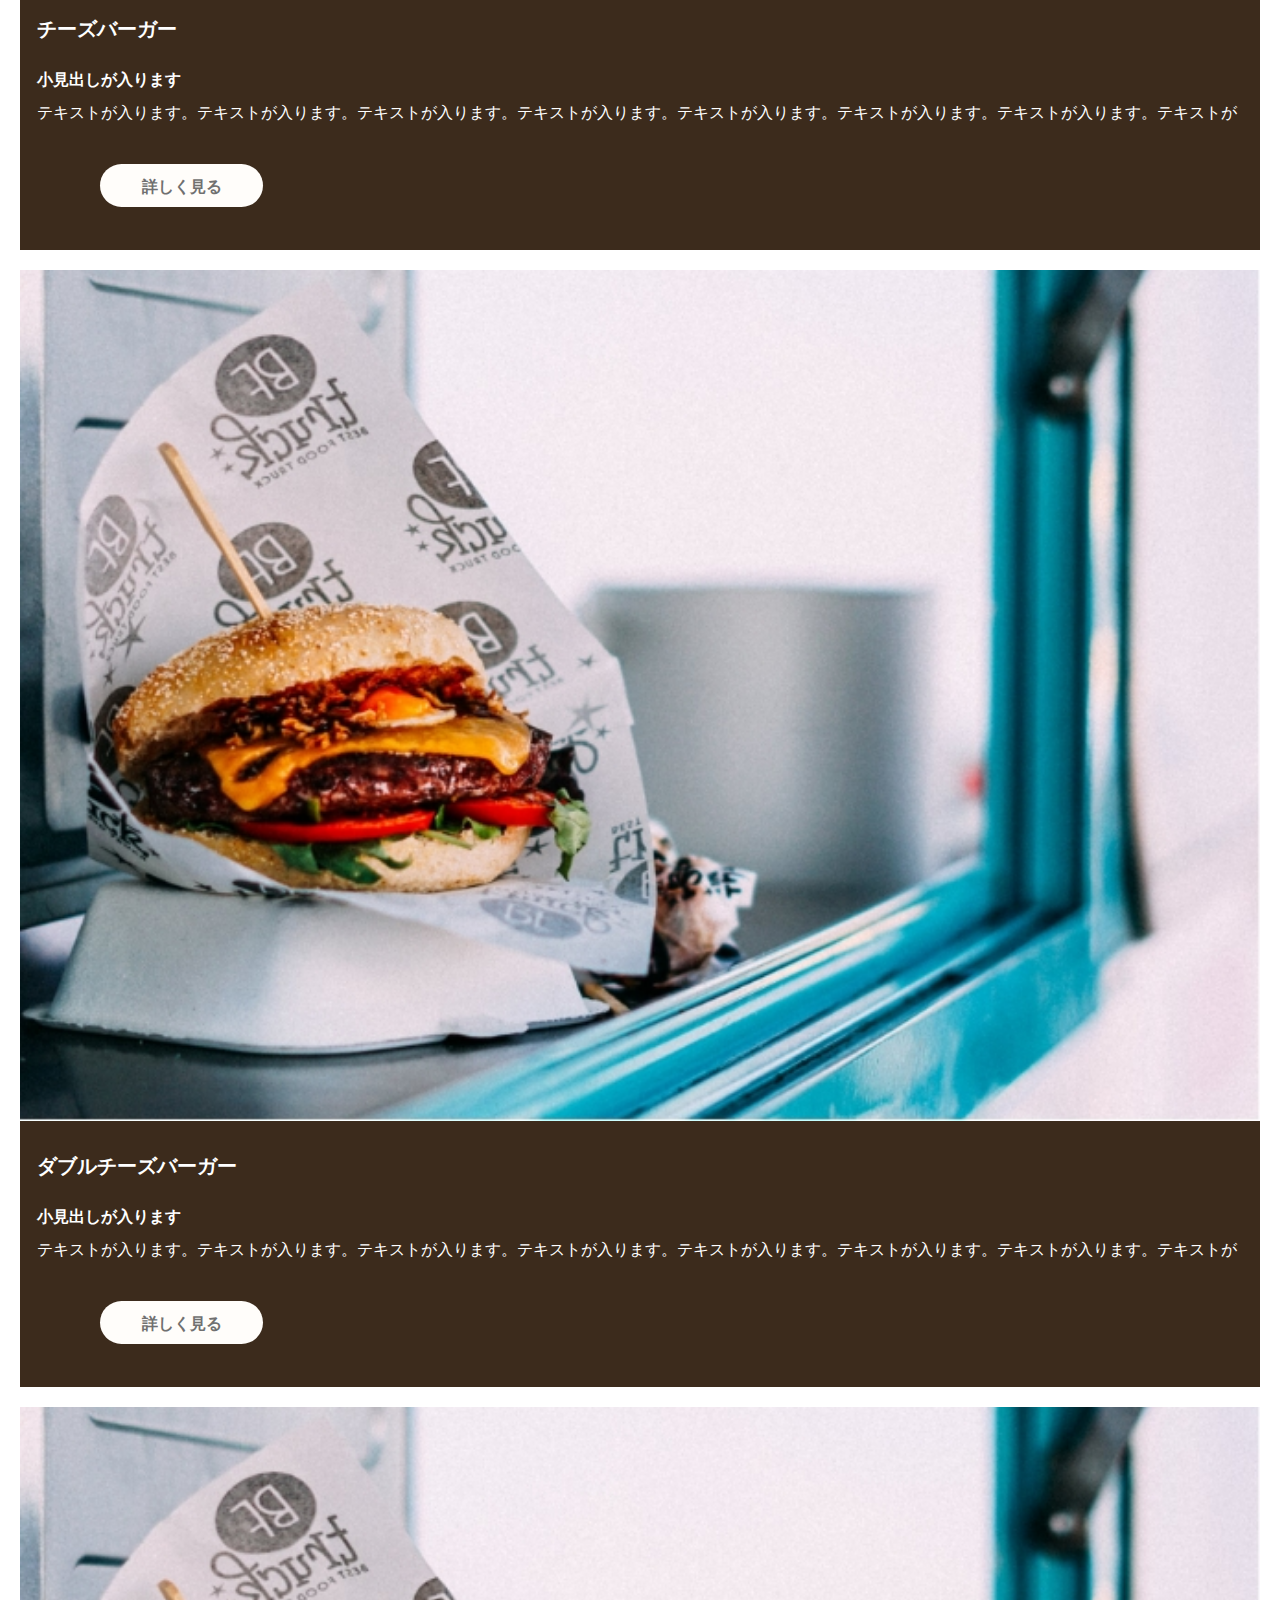
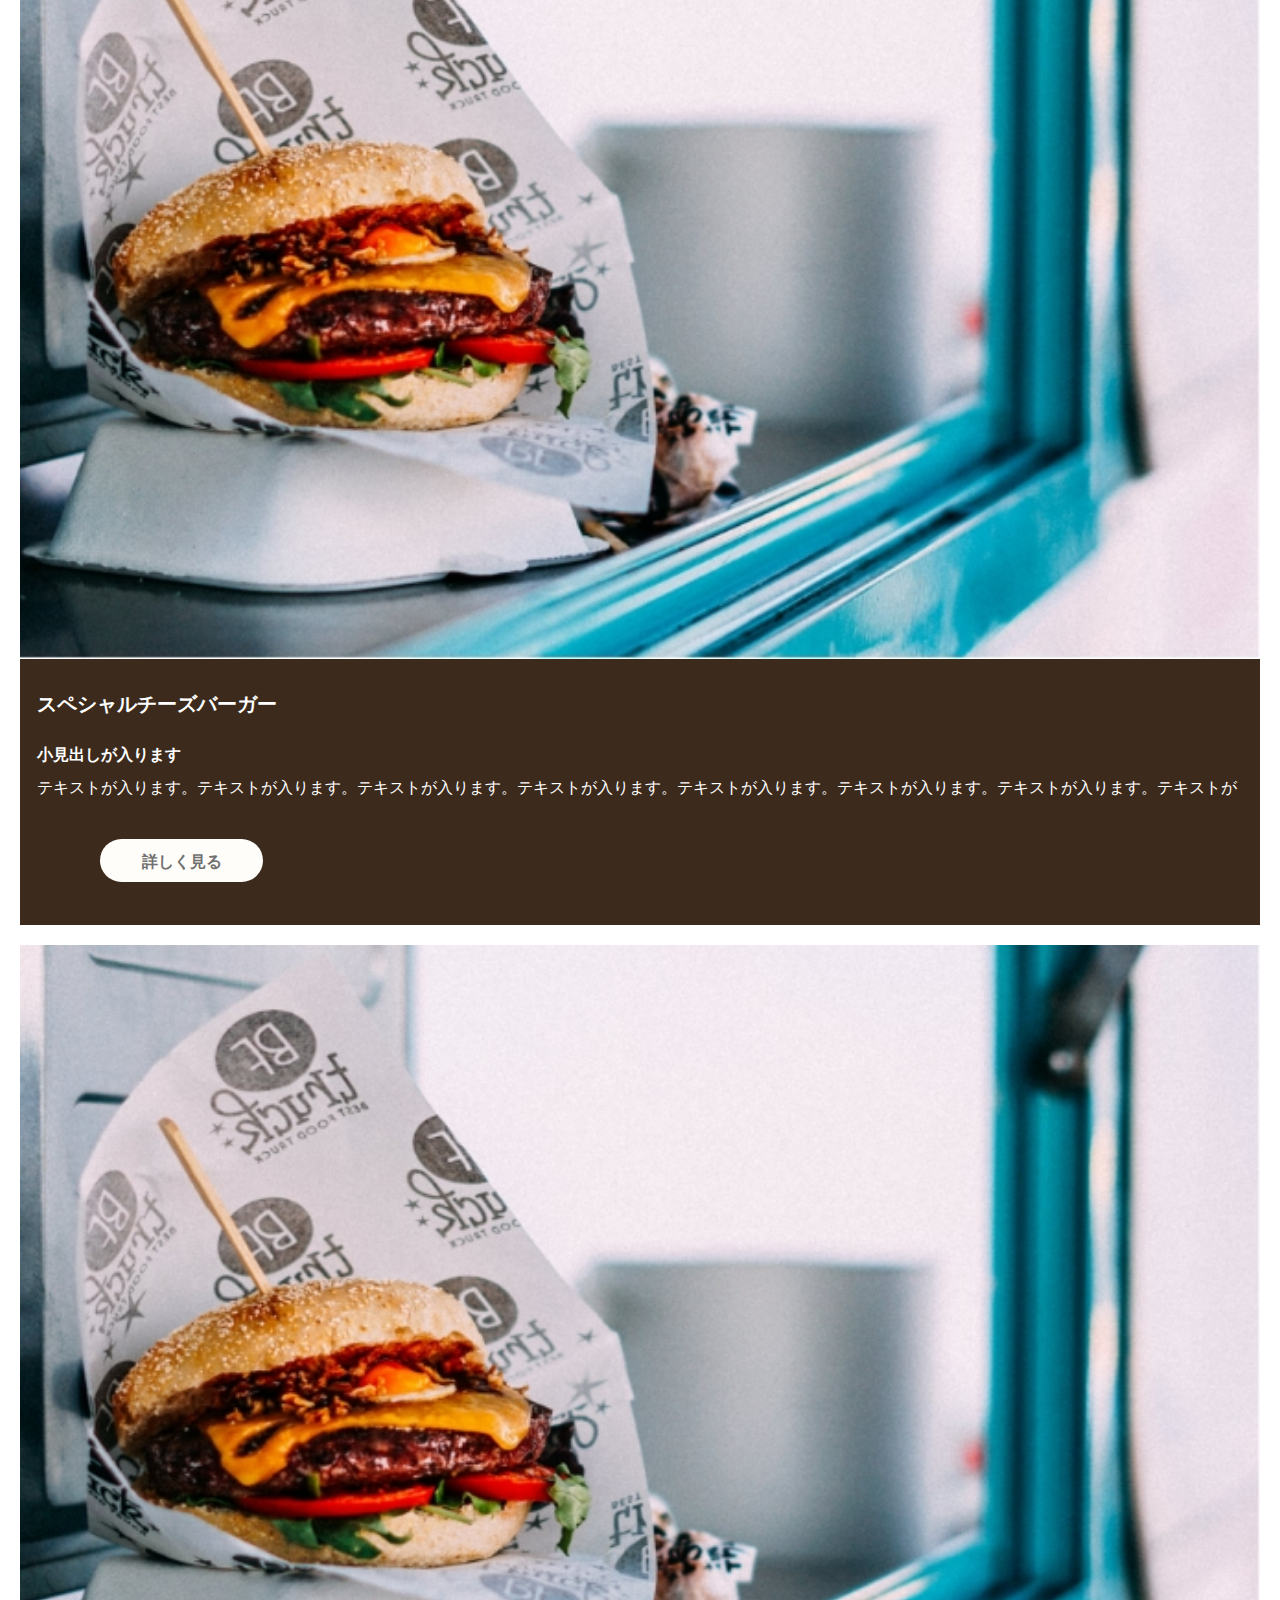
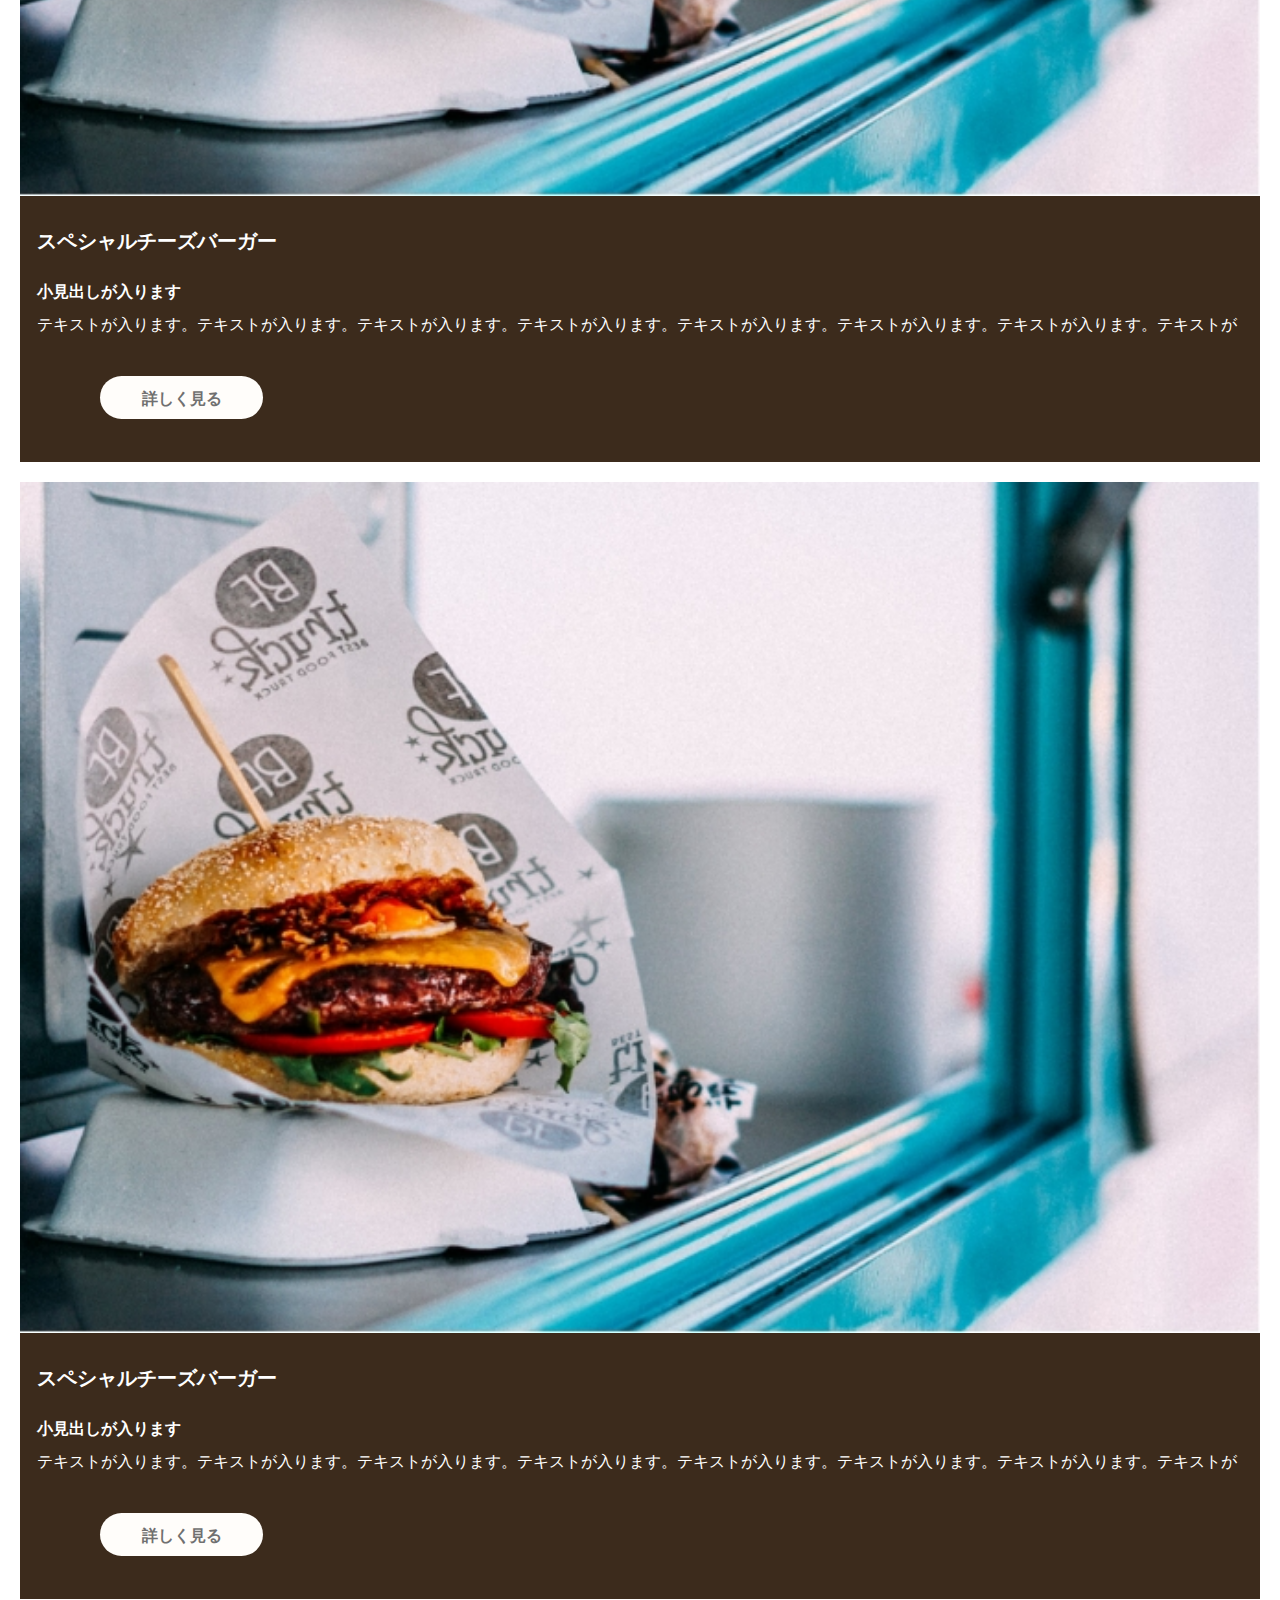
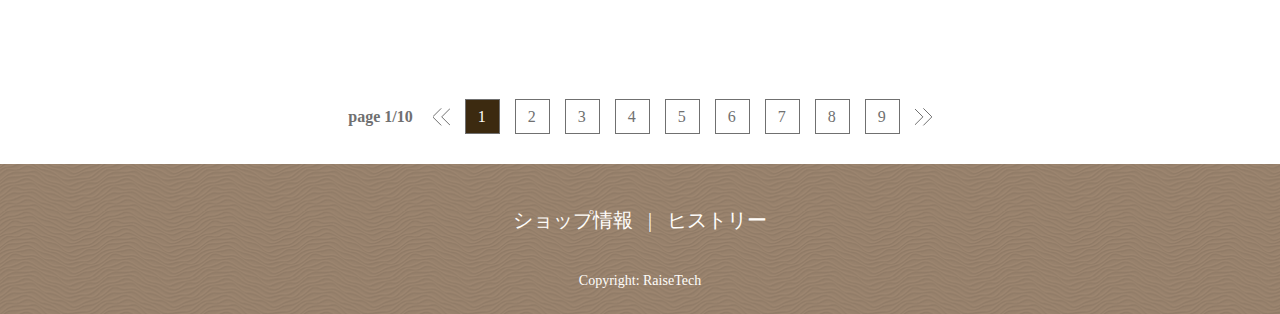
==== commit f906973b: "タブレット版作成" ====
--- a/archive-search.html
+++ b/archive-search.html
@@ -151,6 +151,23 @@
         <a href="">次へ</a>
       </div>
     </div>
+
+    <div class="p-archive__page-nation">
+      <div class="p-archive__page-nation__text">page 1/10</div>
+      <ul class="p-archive__page-nation__nav">
+        <li class="left"><a href=""></a></li>
+        <li class="active"><a href="">1</a></li>
+        <li><a href="">2</a></li>
+        <li><a href="">3</a></li>
+        <li><a href="">4</a></li>
+        <li><a href="">5</a></li>
+        <li><a href="">6</a></li>
+        <li><a href="">7</a></li>
+        <li><a href="">8</a></li>
+        <li><a href="">9</a></li>
+        <li class="right"><a href=""></a></li>
+      </ul>
+    </div>
   </article>
 
   <footer class="l-footer">
--- a/css/style.css
+++ b/css/style.css
@@ -325,6 +325,7 @@
   font-size: 1.6rem;
   min-width: 350px;
   width: 100%;
+  overflow-x: hidden;
 }
 body ::-webkit-scrollbar {
   display: none;
@@ -377,9 +378,25 @@
   height: 217px;
   background: #FFF7EF;
 }
+@media (min-width: 1025px) {
+  .l-header {
+    width: 80%;
+    display: flex;
+    align-items: center;
+    justify-content: space-between;
+  }
+}
 
 .l-main {
   padding: 30px 20px;
+}
+
+.l-main__flex-wrap {
+  display: flex;
+}
+
+.l-contents {
+  width: 80%;
 }
 
 .l-footer {
@@ -397,6 +414,11 @@
   font-family: "M+ 1m";
   padding: 31px 0 43px 17px;
 }
+@media (min-width: 790px) and (max-width: 1024px) {
+  .c-card {
+    padding: 30px 59px 40px 34px;
+  }
+}
 .c-card__ttl {
   font-size: 2rem;
   font-weight: bold;
@@ -411,8 +433,13 @@
 .c-card__text {
   font-size: 1.6rem;
   line-height: 2.3rem;
-  width: 246px;
+  width: 100%;
   margin-bottom: 40px;
+}
+@media (min-width: 790px) and (max-width: 1024px) {
+  .c-card__text {
+    margin-bottom: 45px;
+  }
 }
 .c-card__button {
   margin-left: 63px;
@@ -438,6 +465,15 @@
   padding-top: 40px;
   font-weight: bold;
 }
+@media (min-width: 1025px) {
+  .p-header__title {
+    line-height: 84px;
+    font-size: 5rem;
+    text-align: left;
+    padding-top: 0;
+    margin-left: 65px;
+  }
+}
 .p-header__nav {
   font-size: 2rem;
   font-weight: bold;
@@ -445,11 +481,28 @@
   top: 14px;
   right: 16px;
 }
+@media (min-width: 1025px) {
+  .p-header__nav {
+    display: none;
+  }
+}
 
 .p-search-form {
+  margin: 38px auto;
   width: 320px;
-  margin: 38px auto;
   position: relative;
+}
+@media (min-width: 790px) and (max-width: 1024px) {
+  .p-search-form {
+    width: 546px;
+  }
+}
+@media (min-width: 1025px) {
+  .p-search-form {
+    width: 546px;
+    margin: 0;
+    margin-right: 30px;
+  }
 }
 .p-search-form::before {
   position: absolute;
@@ -467,7 +520,16 @@
   background: #fff;
   border: 1px solid #707070;
   border-radius: 10px;
-  padding-left: 50px;
+}
+@media (min-width: 790px) and (max-width: 1024px) {
+  .p-search-form__keyword {
+    width: 396px;
+  }
+}
+@media (min-width: 1025px) {
+  .p-search-form__keyword {
+    width: 396px;
+  }
 }
 .p-search-form__submit {
   text-align: right;
@@ -481,6 +543,18 @@
   font-family: "M+ 1m";
   border: 1px solid #707070;
 }
+@media (min-width: 790px) and (max-width: 1024px) {
+  .p-search-form__submit {
+    text-align: center;
+    width: 136px;
+  }
+}
+@media (min-width: 1025px) {
+  .p-search-form__submit {
+    text-align: center;
+    width: 136px;
+  }
+}
 
 .p-sidebar {
   position: fixed;
@@ -491,6 +565,17 @@
   height: 100vh;
   background: rgba(0, 0, 0, 0.5);
   transition: all 0.3s;
+}
+@media (min-width: 1025px) {
+  .p-sidebar {
+    position: absolute;
+    right: 0;
+    opacity: 1;
+    z-index: 1;
+    width: 20%;
+    height: auto;
+    background: #F2EDE9;
+  }
 }
 .p-sidebar img {
   width: 32px;
@@ -499,6 +584,16 @@
   top: 25px;
   right: 17px;
   z-index: 1000;
+}
+@media (min-width: 790px) and (max-width: 1024px) {
+  .p-sidebar img {
+    right: 25px;
+  }
+}
+@media (min-width: 1025px) {
+  .p-sidebar img {
+    display: none;
+  }
 }
 .p-sidebar.mask {
   opacity: 1;
@@ -521,6 +616,20 @@
   padding-left: 46px;
   padding-top: 212px;
 }
+@media (min-width: 790px) and (max-width: 1024px) {
+  .p-sidebar__nav-content {
+    width: 44vw;
+  }
+}
+@media (min-width: 1025px) {
+  .p-sidebar__nav-content {
+    position: absolute;
+    right: 0;
+    width: 100%;
+    overflow: visible;
+    height: auto;
+  }
+}
 .p-sidebar__nav-content.slide {
   right: 0;
 }
@@ -563,7 +672,7 @@
   background-position: center;
   background-size: cover;
 }
-@media (min-width: 768px) and (max-width: 1024px) {
+@media (min-width: 790px) and (max-width: 1024px) {
   .p-mv {
     background: url(./../../../img/top-mv-tab.jpg);
     background-repeat: no-repeat;
@@ -571,6 +680,16 @@
     background-size: cover;
   }
 }
+@media (min-width: 1025px) {
+  .p-mv {
+    width: 100%;
+    height: 49vh;
+    background: url(./../../../img/mainvisual-pc.jpg);
+    background-repeat: no-repeat;
+    background-position: center;
+    background-size: cover;
+  }
+}
 .p-mv__title {
   color: #FFFFFF;
   font-family: "M+ 1m";
@@ -578,13 +697,18 @@
   font-weight: bold;
   padding-top: 16.4vh;
   margin-left: 6.66vw;
+}
+@media (min-width: 1025px) {
+  .p-mv__title {
+    padding-top: 20vh;
+  }
 }
 
 .p-branch-menu {
   background: #FFFDFA;
   padding: 20px 20px 49px 20px;
 }
-@media (min-width: 768px) and (max-width: 1024px) {
+@media (min-width: 790px) and (max-width: 1024px) {
   .p-branch-menu {
     display: flex;
     flex-wrap: wrap;
@@ -592,44 +716,66 @@
     justify-content: space-between;
   }
 }
+@media (min-width: 1025px) {
+  .p-branch-menu {
+    display: flex;
+    flex-wrap: wrap;
+    padding: 40px;
+    justify-content: center;
+  }
+}
 .p-branch-menu__item {
   display: flex;
   flex-wrap: wrap;
   gap: 20px;
   justify-content: center;
 }
-@media (min-width: 768px) and (max-width: 1024px) {
+@media (min-width: 790px) and (max-width: 1024px) {
   .p-branch-menu__item {
-    gap: 40px;
+    gap: 4.7%;
     margin: 0 auto;
   }
 }
+@media (min-width: 1025px) {
+  .p-branch-menu__item {
+    gap: 7%;
+  }
+}
 .p-branch-menu__item-take-out {
-  width: 100%;
-  height: 642px;
-  background: url(./../../../img/take-out.jpg);
+  max-width: 625px;
+  min-height: 642px;
+  background: url(./../../../img/take-out-pc.jpg);
   background-position: center;
   background-repeat: no-repeat;
 }
-@media (min-width: 768px) and (max-width: 1024px) {
+@media (min-width: 790px) and (max-width: 1024px) {
   .p-branch-menu__item-take-out {
-    width: 335px;
+    width: 45%;
+  }
+}
+@media (min-width: 1025px) {
+  .p-branch-menu__item-take-out {
+    width: 46%;
   }
 }
 .p-branch-menu__item-eat-in {
-  width: 100%;
-  height: 642px;
-  background: url(./../../../img/eat-in.jpg);
+  max-width: 625px;
+  min-height: 642px;
+  background: url(./../../../img/eat-in-pc.jpg);
   background-position: center;
   background-repeat: no-repeat;
 }
-@media (min-width: 768px) and (max-width: 1024px) {
+@media (min-width: 790px) and (max-width: 1024px) {
   .p-branch-menu__item-eat-in {
-    width: 335px;
+    width: 45%;
+  }
+}
+@media (min-width: 1025px) {
+  .p-branch-menu__item-eat-in {
+    width: 46%;
   }
 }
 .p-branch-menu__item-list {
-  width: inherit;
   list-style: none;
   padding: 11px 15px 15px 15px;
 }
@@ -654,8 +800,9 @@
   color: #eaeaea;
 }
 .p-branch-menu__item-list dl {
-  width: 305px;
-  height: 124px;
+  width: inherit;
+  min-height: 124px;
+  height: auto;
   background: rgba(255, 253, 250, 0.8);
   font-family: "M+ 1m";
   color: #3C2A10;
@@ -678,13 +825,32 @@
 
 .p-access {
   width: 100%;
-  height: 691px;
+  min-height: 600px;
   padding: 40px 40px 50px 40px;
+  background: url(./../../../img/access-map.jpg);
+  background-position: center;
+  background-repeat: no-repeat;
+  background-size: cover;
   position: relative;
 }
-@media (min-width: 768px) and (max-width: 1024px) {
+.p-access::before {
+  content: "";
+  position: absolute;
+  background: rgba(112, 112, 112, 0.6);
+  background-size: contain;
+  top: 0;
+  left: 0;
+  width: 100%;
+  height: 100%;
+}
+@media (min-width: 790px) and (max-width: 1024px) {
+  .p-access::before {
+    min-height: 415px;
+  }
+}
+@media (min-width: 790px) and (max-width: 1024px) {
   .p-access {
-    height: 415px;
+    min-height: 415px;
   }
 }
 .p-access__title {
@@ -693,7 +859,6 @@
   font-weight: bold;
   font-family: "M+ 1m";
   color: #FFFDFA;
-  z-index: 2;
   line-height: 45px;
   margin-bottom: 40px;
   position: relative;
@@ -702,9 +867,9 @@
   content: "";
   width: 75px;
   height: 2px;
-  background: #FFF;
+  background: #fff;
   position: absolute;
-  z-index: 2;
+  z-index: 20;
   top: 65px;
   left: 0;
 }
@@ -713,36 +878,9 @@
   font-weight: bold;
   font-family: "M+ 1m";
   color: #FFFDFA;
-  z-index: 2;
+  z-index: 20;
   line-height: 33px;
-}
-.p-access__map {
-  position: absolute;
-  width: 100vh;
-  height: 691px;
-  background: url(./../../../img/access-map.jpg);
-  background-position: center;
-  background-repeat: no-repeat;
-  background-size: cover;
-  top: 0;
-  left: 0;
-  z-index: -2;
-}
-@media (min-width: 768px) and (max-width: 1024px) {
-  .p-access__map {
-    height: 415px;
-  }
-}
-.p-access__map::before {
-  content: "";
-  position: absolute;
-  background: rgba(112, 112, 112, 0.6);
-  top: 0;
-  left: 0;
-  width: 100%;
-  height: 100%;
-  display: block;
-  z-index: -1;
+  position: relative;
 }
 .p-access__map-glay {
   position: absolute;
@@ -751,8 +889,6 @@
   background: rgba(0, 0, 0, 0.29);
   top: 0;
   left: 0;
-  display: block;
-  z-index: -1;
 }
 
 .p-footer__menu {
@@ -781,7 +917,15 @@
   z-index: -2;
   padding-left: 37px;
   background-repeat: no-repeat;
+  background-size: cover;
   position: relative;
+}
+@media (min-width: 790px) and (max-width: 1024px) {
+  .p-archive {
+    padding-left: 86px;
+    display: flex;
+    align-items: center;
+  }
 }
 .p-archive::after {
   position: absolute;
@@ -803,6 +947,13 @@
   padding-top: 102px;
   padding-bottom: 7px;
 }
+@media (min-width: 790px) and (max-width: 1024px) {
+  .p-archive__title {
+    font-size: 6rem;
+    padding-top: 0;
+    padding-bottom: 0;
+  }
+}
 .p-archive__subtitle {
   color: #FFFFFF;
   font-family: "M+ 1m";
@@ -810,6 +961,12 @@
   line-height: 23px;
   z-index: 2;
 }
+@media (min-width: 790px) and (max-width: 1024px) {
+  .p-archive__subtitle {
+    padding-top: 15px;
+    padding-left: 20px;
+  }
+}
 .p-archive__text {
   color: #3C2A10;
   font-family: "M+ 1m";
@@ -819,26 +976,61 @@
   line-height: 42px;
   font-weight: bold;
   margin-bottom: 30px;
+}
+@media (min-width: 790px) and (max-width: 1024px) {
+  .p-archive__text-title {
+    font-size: 3.6rem;
+    margin-bottom: 25px;
+  }
 }
 .p-archive__text-text {
   font-size: 1.6rem;
   line-height: 28px;
   margin-bottom: 19px;
 }
+@media (min-width: 790px) and (max-width: 1024px) {
+  .p-archive__text-text {
+    margin-bottom: 37px;
+  }
+}
 .p-archive__menu {
   margin-bottom: 20px;
   background: #3c2b1c;
 }
+@media (min-width: 790px) and (max-width: 1024px) {
+  .p-archive__menu {
+    margin: 0 auto;
+    margin-bottom: 20px;
+    width: 96%;
+    display: flex;
+    justify-content: center;
+  }
+}
 .p-archive__menu img {
   width: 100%;
   height: auto;
+}
+@media (min-width: 790px) and (max-width: 1024px) {
+  .p-archive__menu img {
+    width: 50%;
+  }
 }
 .p-archive__page-nav {
   margin-top: 50px;
   display: flex;
   justify-content: space-between;
-  width: 335px;
+  min-width: 335px;
   height: 22px;
+}
+@media (min-width: 790px) and (max-width: 1024px) {
+  .p-archive__page-nav {
+    display: none;
+  }
+}
+@media (min-width: 1025px) {
+  .p-archive__page-nav {
+    display: none;
+  }
 }
 .p-archive__page-nav-left a {
   margin-left: 26px;
@@ -864,24 +1056,99 @@
   top: 2px;
   right: -26px;
 }
-
-.p-single-top {
-  width: 100%;
-  height: 225px;
-  background: url(./../../../img/single-top.jpg);
+.p-archive__page-nation {
+  margin: 0 auto;
+  margin-top: 100px;
+  width: 600px;
+  height: 35px;
+  display: flex;
+  align-items: center;
+  justify-content: center;
+}
+@media (max-width: 789px) {
+  .p-archive__page-nation {
+    display: none;
+  }
+}
+.p-archive__page-nation__text {
+  font-size: 1.6rem;
+  line-height: 35px;
+  font-family: "Roboto";
+  color: #707070;
+  font-weight: bold;
+  margin-right: 20px;
+}
+.p-archive__page-nation__nav {
+  display: flex;
+}
+.p-archive__page-nation__nav li {
+  list-style: none;
+  width: 35px;
+  height: 35px;
+  color: #707070;
+  font-family: "Roboto";
+  border: 1px solid #707070;
+  margin-left: 15px;
+  padding: 4px 12px;
+}
+.p-archive__page-nation__nav li:first-child {
+  margin-left: 0;
+}
+.p-archive__page-nation__nav .active {
+  background: #3C2A10;
+  color: #FFFDFA;
+}
+.p-archive__page-nation__nav .left {
+  padding: 0;
+  border: none;
+  width: 17px;
+  background: url(./../../../img/arrow-left.png);
   background-position: center;
   background-repeat: no-repeat;
 }
+.p-archive__page-nation__nav .right {
+  padding: 0;
+  border: none;
+  width: 17px;
+  background: url(./../../../img/arrow-right.png);
+  background-repeat: no-repeat;
+  background-position: center;
+}
+
+.p-single-top {
+  width: 100%;
+  min-height: 225px;
+  background: url(./../../../img/single-top-pc.jpg);
+  background-position: center;
+  background-repeat: no-repeat;
+  background-size: cover;
+}
+@media (min-width: 790px) and (max-width: 1024px) {
+  .p-single-top {
+    height: 500px;
+  }
+}
 .p-single-top__title {
   color: #FFFDFA;
-  font-family: #FFFFFF;
+  font-family: "M+ 1m";
   font-size: 3.6rem;
   font-weight: bold;
   line-height: 54px;
   padding-top: 91px;
-  padding-left: 26px;
-}
-
+  padding-left: 7.7%;
+}
+@media (min-width: 790px) and (max-width: 1024px) {
+  .p-single-top__title {
+    font-size: 6rem;
+    padding-top: 209px;
+  }
+}
+
+@media (min-width: 790px) and (max-width: 1024px) {
+  .p-single-main {
+    padding: 30px 40px;
+  }
+}
 .p-single-main__title {
   font-family: "M+ 1m";
   color: #3C2A10;
@@ -889,6 +1156,13 @@
   font-weight: bold;
   line-height: 42px;
   margin-bottom: 30px;
+}
+@media (min-width: 790px) and (max-width: 1024px) {
+  .p-single-main__title {
+    font-size: 3.6rem;
+    line-height: 54px;
+    margin-bottom: 60px;
+  }
 }
 .p-single-main__text {
   font-family: "M+ 1m";
@@ -896,6 +1170,11 @@
   font-size: 1.6rem;
   line-height: 23px;
   margin-bottom: 34px;
+}
+@media (min-width: 790px) and (max-width: 1024px) {
+  .p-single-main__text {
+    margin-bottom: 60px;
+  }
 }
 .p-single-main h3,
 .p-single-main h4,
@@ -908,6 +1187,12 @@
 .p-single-main h3 {
   font-size: 2.4rem;
   line-height: 36px;
+}
+@media (min-width: 790px) and (max-width: 1024px) {
+  .p-single-main h3 {
+    font-size: 2.8rem;
+    line-height: 42px;
+  }
 }
 .p-single-main h4,
 .p-single-main h5,
@@ -915,6 +1200,13 @@
   font-size: 2rem;
   line-height: 29px;
   margin-top: 30px;
+}
+@media (min-width: 790px) and (max-width: 1024px) {
+  .p-single-main h4,
+.p-single-main h5,
+.p-single-main h6 {
+    margin-top: 60px;
+  }
 }
 .p-single-main blockquote {
   color: #3C2A10;
@@ -926,8 +1218,19 @@
   line-height: 23px;
   font-family: "M+ 1m";
 }
+@media (min-width: 790px) and (max-width: 1024px) {
+  .p-single-main blockquote {
+    margin: 60px 0 30px;
+    padding: 50px;
+  }
+}
 .p-single-main blockquote .textarea {
   margin-bottom: 30px;
+}
+@media (min-width: 790px) and (max-width: 1024px) {
+  .p-single-main blockquote .textarea {
+    margin-bottom: 60px;
+  }
 }
 .p-single-main blockquote .link a {
   text-decoration: underline;
@@ -935,6 +1238,7 @@
 }
 
 .p-single-img {
+  padding: 0 40px;
   height: auto;
 }
 .p-single-img__primary {
@@ -945,6 +1249,15 @@
   background-repeat: no-repeat;
   margin-bottom: 30px;
 }
+@media (min-width: 790px) and (max-width: 1024px) {
+  .p-single-img__primary {
+    height: 264px;
+    background: url(./../../../img/foods-primary-tab.jpg);
+    background-position: bottom;
+    background-repeat: no-repeat;
+    margin-bottom: 60px;
+  }
+}
 .p-single-img__desc-item {
   width: 100%;
   height: 176px;
@@ -952,15 +1265,34 @@
   display: flex;
   justify-content: space-between;
 }
+@media (min-width: 790px) and (max-width: 1024px) {
+  .p-single-img__desc-item {
+    height: auto;
+    margin-bottom: 100px;
+  }
+}
 .p-single-img__desc-item:last-child {
   flex-direction: row-reverse;
 }
+@media (min-width: 790px) and (max-width: 1024px) {
+  .p-single-img__desc-item:last-child {
+    margin-bottom: 60px;
+  }
+}
+.p-single-img__desc-item__img {
+  width: 40%;
+}
+@media (min-width: 790px) and (max-width: 1024px) {
+  .p-single-img__desc-item__img {
+    width: 42%;
+  }
+}
 .p-single-img__desc-item__img img {
-  width: 144px;
-  height: 89px;
+  width: 100%;
+  height: auto;
 }
 .p-single-img__desc-item__text {
-  width: 183px;
+  width: 50%;
   height: 176px;
   overflow: scroll;
   font-size: 1.6rem;
@@ -968,24 +1300,61 @@
   color: #3C2A10;
   line-height: 23px;
 }
+@media (min-width: 790px) and (max-width: 1024px) {
+  .p-single-img__desc-item__text {
+    width: 56%;
+    height: auto;
+    overflow: auto;
+  }
+}
 .p-single-img__secondary {
   margin: 0 auto;
   margin-bottom: 30px;
-  width: 267px;
-  height: 166px;
+  width: 90%;
+  height: auto;
+}
+@media (min-width: 790px) and (max-width: 1024px) {
+  .p-single-img__secondary {
+    width: 100%;
+    margin-bottom: 240px;
+  }
 }
 .p-single-img__secondary img {
-  width: 267px;
-  height: 166px;
+  text-align: center;
+  width: 80%;
+  height: auto;
+}
+@media (min-width: 790px) and (max-width: 1024px) {
+  .p-single-img__secondary img {
+    margin: 0 auto;
+    width: 80%;
+  }
+}
+@media (min-width: 790px) and (max-width: 1024px) {
+  .p-single-img__list {
+    display: flex;
+    justify-content: space-between;
+    flex-wrap: wrap;
+  }
 }
 .p-single-img__list img {
   width: 100%;
   height: auto;
   margin-bottom: 20px;
 }
+@media (min-width: 790px) and (max-width: 1024px) {
+  .p-single-img__list img {
+    width: 48%;
+  }
+}
 .p-single-img__list img:last-child {
   margin-bottom: 30px;
 }
+@media (min-width: 790px) and (max-width: 1024px) {
+  .p-single-img__list img:last-child {
+    margin-bottom: 60px;
+  }
+}
 
 .p-single-content {
   width: 100%;
@@ -994,9 +1363,19 @@
   font-size: 1.6rem;
   line-height: 23px;
 }
+@media (min-width: 790px) and (max-width: 1024px) {
+  .p-single-content {
+    padding: 0 40px;
+  }
+}
 .p-single-content__list-ol {
   margin-left: 20px;
 }
+@media (min-width: 790px) and (max-width: 1024px) {
+  .p-single-content__list-ol {
+    margin-left: 50px;
+  }
+}
 .p-single-content__list-ol ol {
   margin-bottom: 20px;
 }
@@ -1006,11 +1385,21 @@
 .p-single-content__list-ol ol:nth-child(2) {
   margin-left: 18px;
 }
+@media (min-width: 790px) and (max-width: 1024px) {
+  .p-single-content__list-ul {
+    margin-left: 30px;
+  }
+}
 .p-single-content__list-ul ul {
   margin-bottom: 20px;
 }
 .p-single-content__list-ul ul:last-child {
   margin-bottom: 30px;
+}
+@media (min-width: 790px) and (max-width: 1024px) {
+  .p-single-content__list-ul ul:last-child {
+    margin-bottom: 60px;
+  }
 }
 .p-single-content__list-ul ul:nth-child(2) {
   margin-left: 18px;
@@ -1037,6 +1426,11 @@
   width: 100%;
   border: 1px solid #707070;
   border-collapse: collapse;
+}
+@media (min-width: 790px) and (max-width: 1024px) {
+  .p-single-content table {
+    margin: 60px 0;
+  }
 }
 .p-single-content table tr {
   height: 77px;
@@ -1045,13 +1439,25 @@
   border: 1px solid #707070;
 }
 .p-single-content table tr th {
-  width: 135px;
+  width: 40%;
   font-weight: normal;
   border: 1px solid #707070;
 }
+@media (min-width: 790px) and (max-width: 1024px) {
+  .p-single-content table tr th {
+    width: 30%;
+    text-align: left;
+    padding-left: 30px;
+  }
+}
 .p-single-content table tr td {
-  width: 200px;
+  width: 60%;
   padding-left: 30px;
+}
+@media (min-width: 790px) and (max-width: 1024px) {
+  .p-single-content table tr td {
+    width: 70%;
+  }
 }
 .p-single-content__btn {
   width: 100%;
@@ -1061,6 +1467,13 @@
   border: 1px solid #707070;
   margin-bottom: 30px;
 }
+@media (min-width: 790px) and (max-width: 1024px) {
+  .p-single-content__btn {
+    width: 429px;
+    height: 104px;
+    margin-bottom: 60px;
+  }
+}
 .p-single-content__btn a {
   color: #3C2A10;
   font-weight: bold;
@@ -1071,22 +1484,39 @@
   font-weight: bold;
   margin-bottom: 147px;
 }
+@media (min-width: 790px) and (max-width: 1024px) {
+  .p-single-content__bold-text {
+    margin-bottom: 228px;
+  }
+}
 
 .p-page-top {
   width: 100%;
   height: 224px;
-  background: url(./../../../img/page-top.jpg);
+  background: url(./../../../img/page-top-pc.jpg);
   background-position: center;
   background-repeat: no-repeat;
   background-size: cover;
 }
+@media (min-width: 790px) and (max-width: 1024px) {
+  .p-page-top {
+    height: 500px;
+  }
+}
 .p-page-top__title {
   color: #FFFFFF;
+  font-family: "M+ 1m";
   font-size: 3.6rem;
   font-weight: bold;
   line-height: 54px;
   padding-top: 91px;
-  text-align: center;
+  padding-left: 7.7%;
+}
+@media (min-width: 790px) and (max-width: 1024px) {
+  .p-page-top__title {
+    font-size: 6rem;
+    padding-top: 209px;
+  }
 }
 
 /* ===============================================
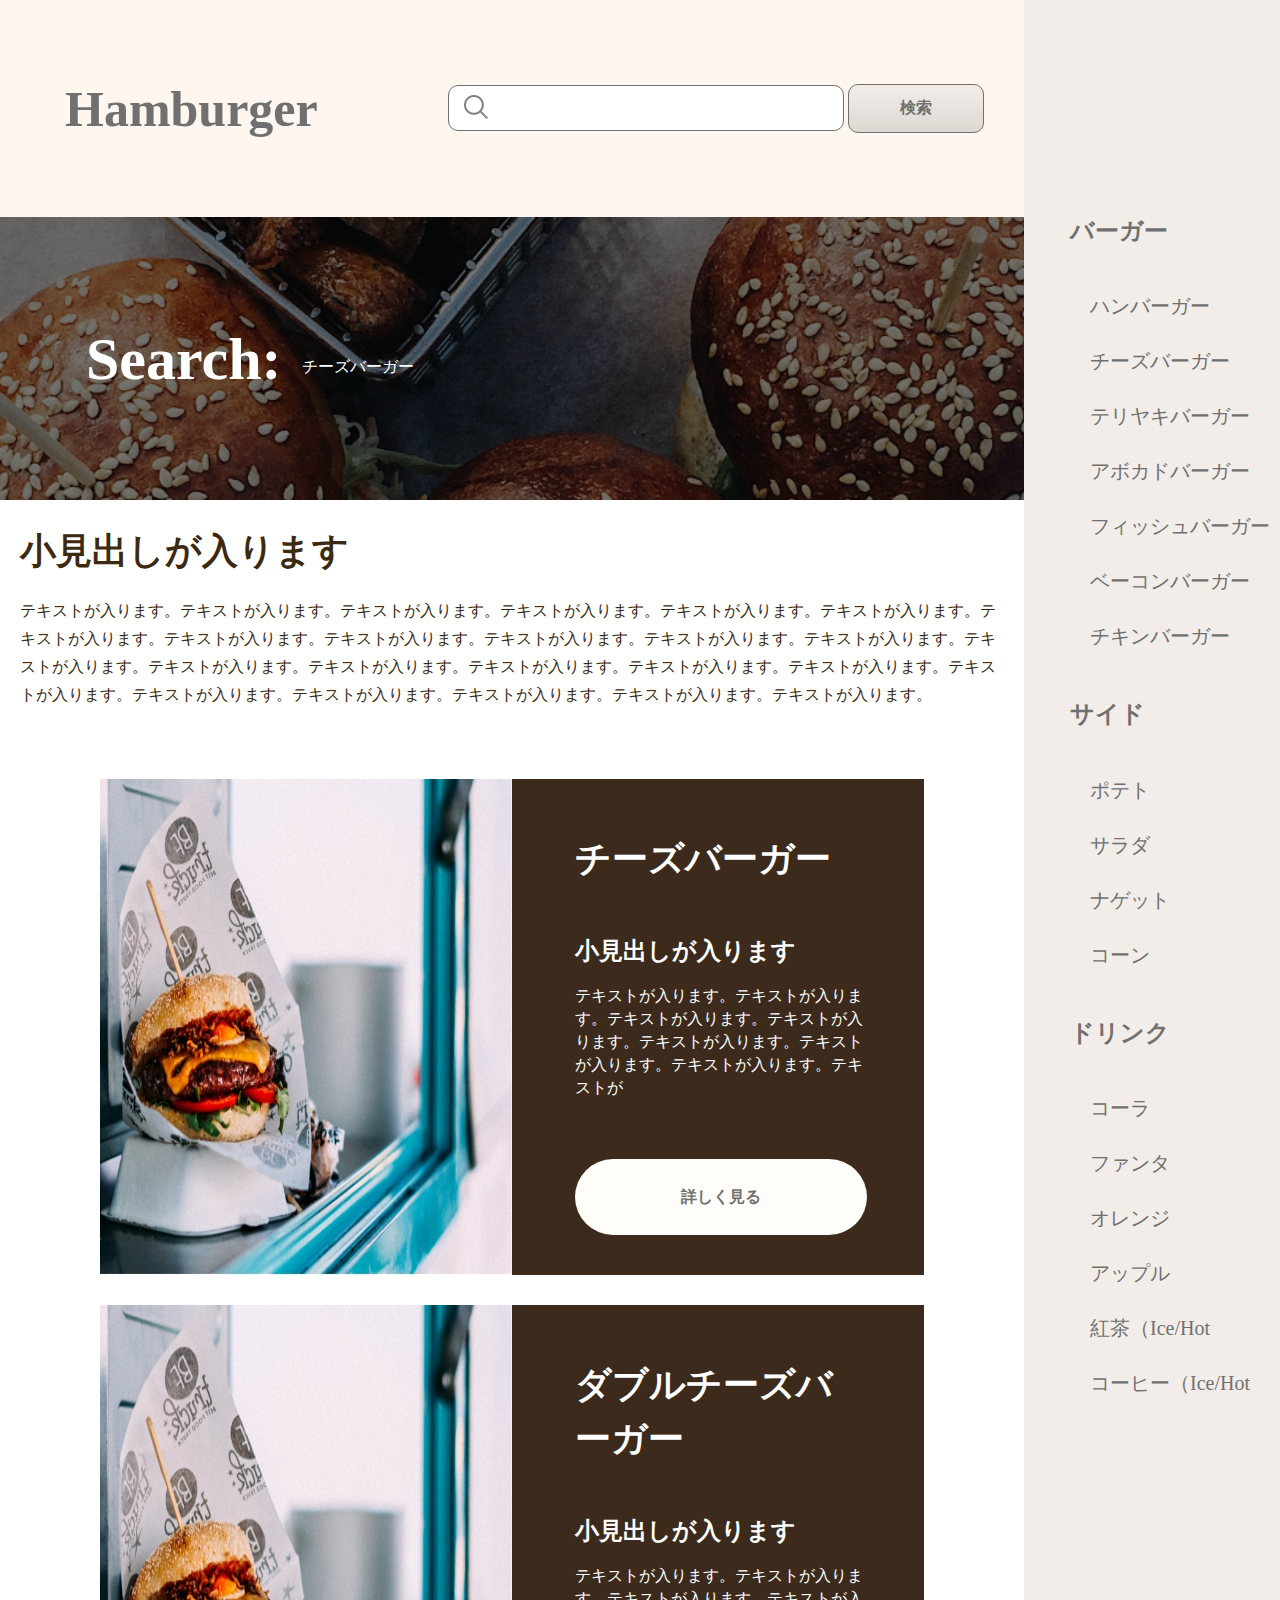
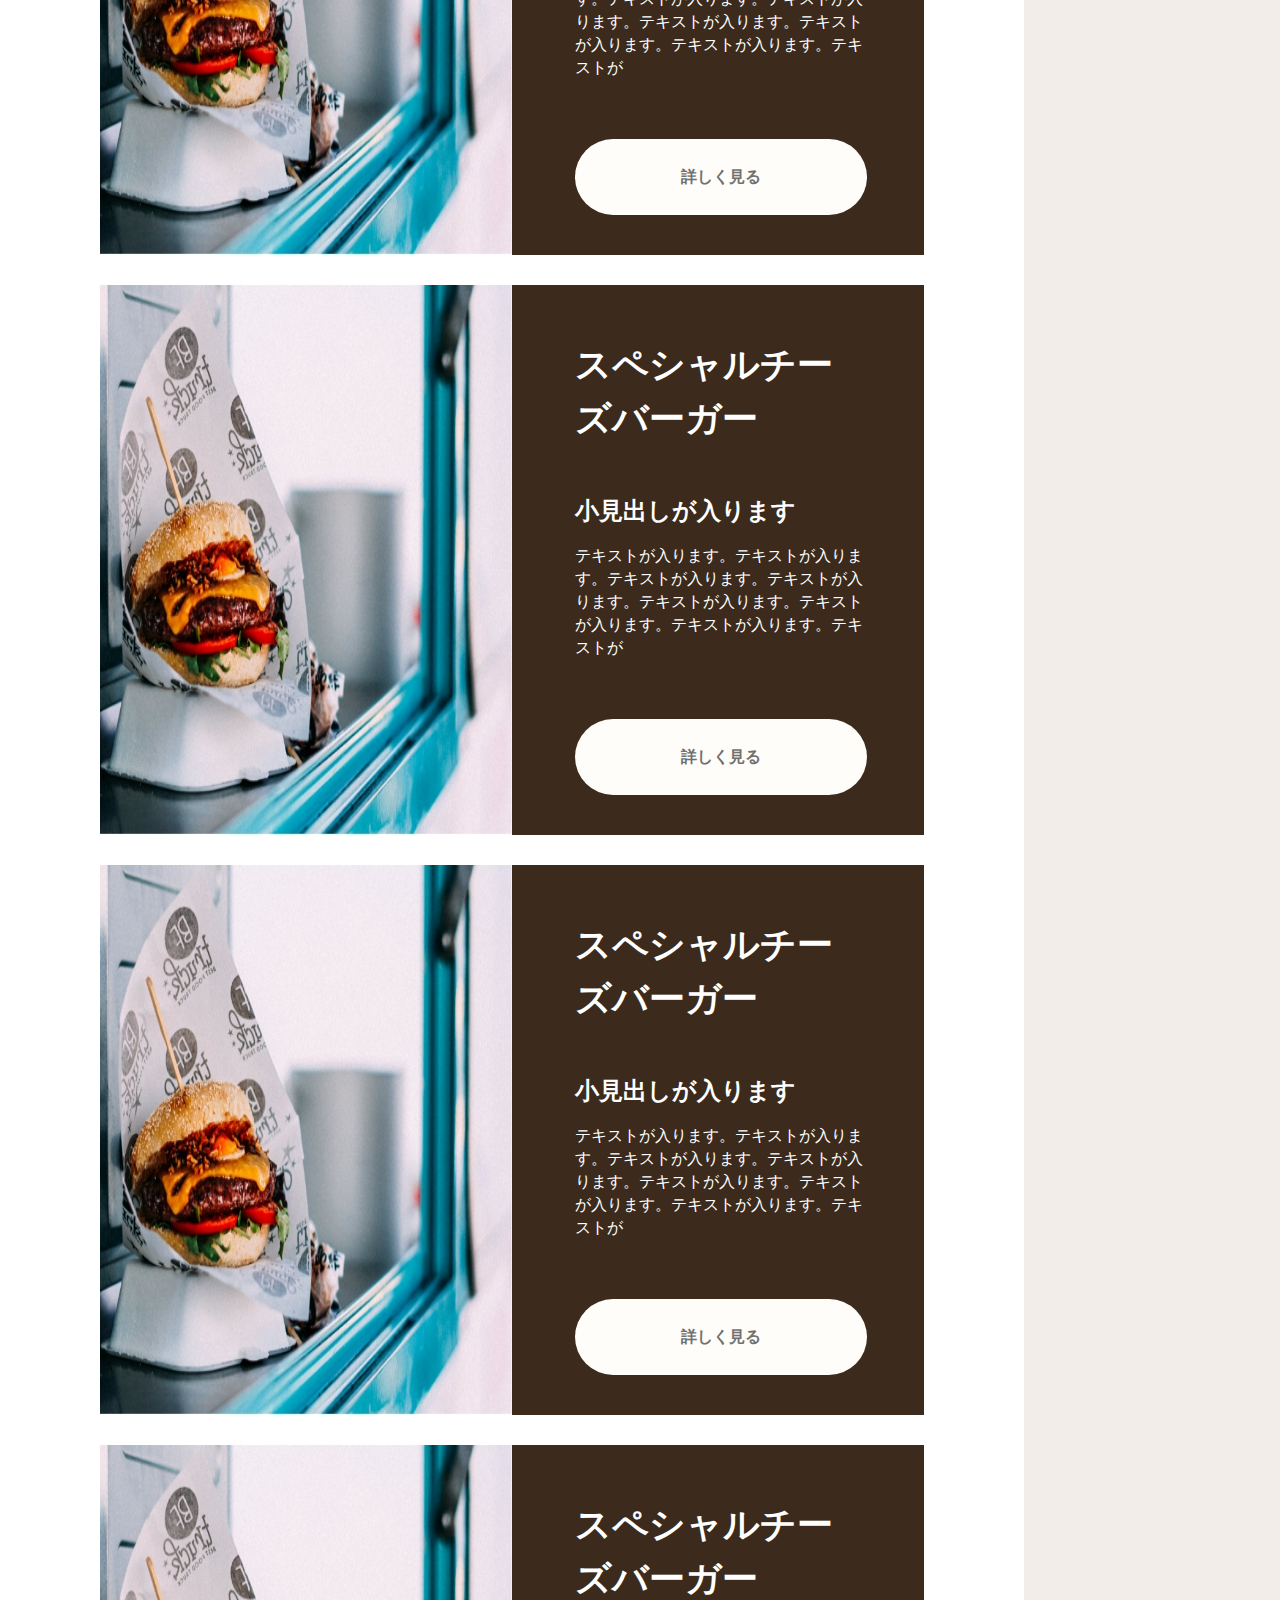
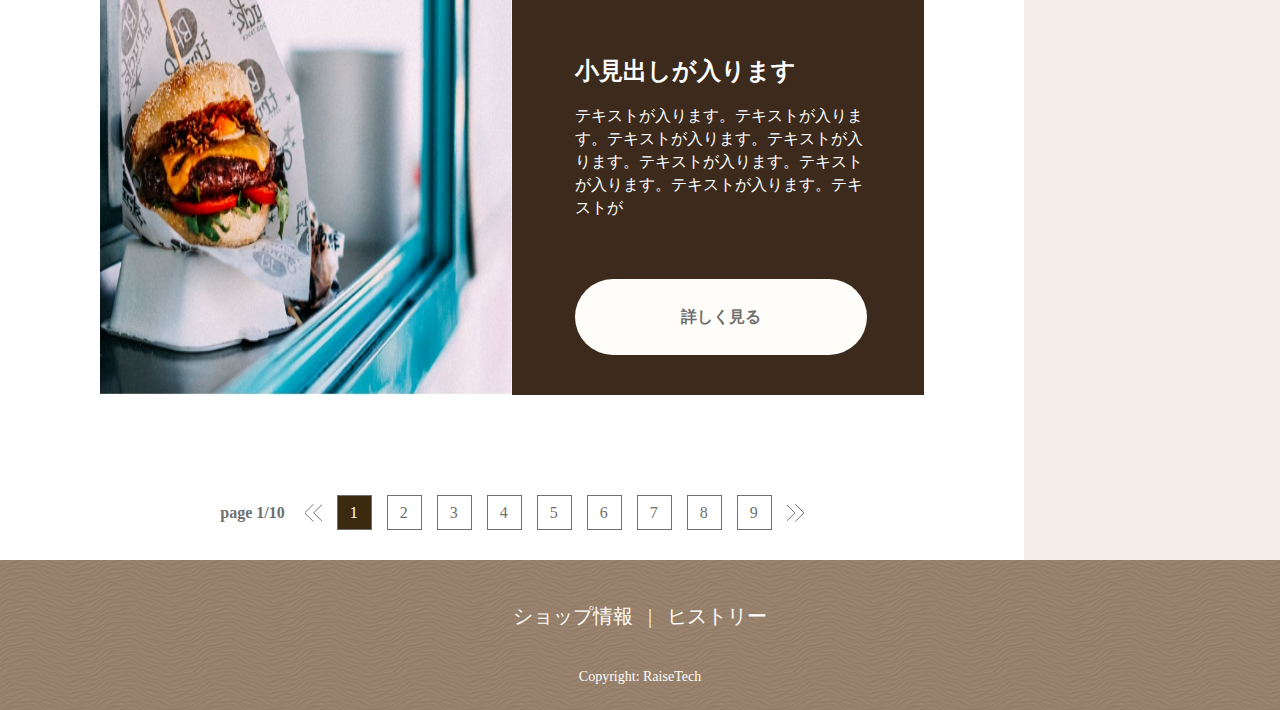
==== commit d629e53f: "PC版作成" ====
--- a/archive-search.html
+++ b/archive-search.html
@@ -12,163 +12,173 @@
 </head>
 
 <body>
-  <header class="l-header">
-
-    <div class="p-header">
-      <h1 class="p-header__title">
-        Hamburger
-      </h1>
-
-      <div class="p-header__nav">
-        <button class="p-hamburger">
-          Menu
-        </button>
+  <div class="l-main__flex-wrap">
+
+    <div class="wrapper">
+
+      <header class="l-header">
+    
+        <div class="p-header">
+          <h1 class="p-header__title">
+            Hamburger
+          </h1>
+    
+          <div class="p-header__nav">
+            <button class="p-hamburger">
+              Menu
+            </button>
+          </div>
+        </div>
+    
+        <form action="" class="p-search-form">
+          <input type="text" class="p-search-form__keyword">
+          <input type="submit" value="検索" class="p-search-form__submit">
+        </form>
+    
+      </header>
+
+      <article class="p-archive">
+        <div class="p-archive__title">
+          Search:
+        </div>
+        <div class="p-archive__subtitle">
+          チーズバーガー
+        </div>
+      </article>
+    
+      <article class="l-main">
+        <div class="p-archive__text">
+          <div class="p-archive__text-title">
+            小見出しが入ります
+          </div>
+          <div class="p-archive__text-text">
+            テキストが入ります。テキストが入ります。テキストが入ります。テキストが入ります。テキストが入ります。テキストが入ります。テキストが入ります。テキストが入ります。テキストが入ります。テキストが入ります。テキストが入ります。テキストが入ります。テキストが入ります。テキストが入ります。テキストが入ります。テキストが入ります。テキストが入ります。テキストが入ります。テキストが入ります。テキストが入ります。テキストが入ります。テキストが入ります。テキストが入ります。テキストが入ります。
+          </div>
+        </div>
+    
+        <figure class="p-archive__menu">
+          <img src="img/c-card2.jpg" alt="">
+          <figcaption class="c-card">
+            <h2 class="c-card__ttl">チーズバーガー</h2>
+            <h3 class="c-card__ttl-sub">小見出しが入ります</h3>
+            <p class="c-card__text">テキストが入ります。テキストが入ります。テキストが入ります。テキストが入ります。テキストが入ります。テキストが入ります。テキストが入ります。テキストが</p>
+            <a href="" class="c-card__button">詳しく見る</a>
+          </figcaption>
+        </figure>
+    
+        <figure class="p-archive__menu">
+          <img src="img/c-card2.jpg" alt="">
+          <figcaption class="c-card">
+            <h2 class="c-card__ttl">ダブルチーズバーガー</h2>
+            <h3 class="c-card__ttl-sub">小見出しが入ります</h3>
+            <p class="c-card__text">テキストが入ります。テキストが入ります。テキストが入ります。テキストが入ります。テキストが入ります。テキストが入ります。テキストが入ります。テキストが</p>
+            <a href="" class="c-card__button">詳しく見る</a>
+          </figcaption>
+        </figure>
+    
+        <figure class="p-archive__menu">
+          <img src="img/c-card2.jpg" alt="">
+          <figcaption class="c-card">
+            <h2 class="c-card__ttl">スペシャルチーズバーガー</h2>
+            <h3 class="c-card__ttl-sub">小見出しが入ります</h3>
+            <p class="c-card__text">テキストが入ります。テキストが入ります。テキストが入ります。テキストが入ります。テキストが入ります。テキストが入ります。テキストが入ります。テキストが</p>
+            <a href="" class="c-card__button">詳しく見る</a>
+          </figcaption>
+        </figure>
+    
+        <figure class="p-archive__menu">
+          <img src="img/c-card2.jpg" alt="">
+          <figcaption class="c-card">
+            <h2 class="c-card__ttl">スペシャルチーズバーガー</h2>
+            <h3 class="c-card__ttl-sub">小見出しが入ります</h3>
+            <p class="c-card__text">テキストが入ります。テキストが入ります。テキストが入ります。テキストが入ります。テキストが入ります。テキストが入ります。テキストが入ります。テキストが</p>
+            <a href="" class="c-card__button">詳しく見る</a>
+          </figcaption>
+        </figure>
+    
+        <figure class="p-archive__menu">
+          <img src="img/c-card2.jpg" alt="">
+          <figcaption class="c-card">
+            <h2 class="c-card__ttl">スペシャルチーズバーガー</h2>
+            <h3 class="c-card__ttl-sub">小見出しが入ります</h3>
+            <p class="c-card__text">テキストが入ります。テキストが入ります。テキストが入ります。テキストが入ります。テキストが入ります。テキストが入ります。テキストが入ります。テキストが</p>
+            <a href="" class="c-card__button">詳しく見る</a>
+          </figcaption>
+        </figure>
+    
+        <div class="p-archive__page-nav">
+          <div class="p-archive__page-nav-left">
+            <a href="">前へ</a>
+          </div>
+          <div class="p-archive__page-nav-right">
+            <a href="">次へ</a>
+          </div>
+        </div>
+    
+        <div class="p-archive__page-nation">
+          <div class="p-archive__page-nation__text">page 1/10</div>
+          <ul class="p-archive__page-nation__nav">
+            <li class="left"><a href=""></a></li>
+            <li class="active"><a href="">1</a></li>
+            <li><a href="">2</a></li>
+            <li><a href="">3</a></li>
+            <li><a href="">4</a></li>
+            <li><a href="">5</a></li>
+            <li><a href="">6</a></li>
+            <li><a href="">7</a></li>
+            <li><a href="">8</a></li>
+            <li><a href="">9</a></li>
+            <li class="right"><a href=""></a></li>
+          </ul>
+        </div>
+      </article>
+
+    </div>
+
+    <article class="p-sidebar">
+      <img src="./img/close-btn.png" alt="" class="p-sidebar-close">
+      <h2 class="p-sidebar__title">Menu</h2>
+  
+      <div class="p-sidebar__nav">
+  
+        <div class="p-sidebar__nav-content">
+  
+          <h3 class="p-sidebar__nav-title">バーガー</h3>
+          <ul>
+            <li>ハンバーガー</li>
+            <li>チーズバーガー</li>
+            <li>テリヤキバーガー</li>
+            <li>アボカドバーガー</li>
+            <li>フィッシュバーガー</li>
+            <li>ベーコンバーガー</li>
+            <li>チキンバーガー</li>
+          </ul>
+  
+          <h3 class="p-sidebar__nav-title">サイド</h3>
+          <ul>
+            <li>ポテト</li>
+            <li>サラダ</li>
+            <li>ナゲット</li>
+            <li>コーン</li>
+          </ul>
+  
+          <h3 class="p-sidebar__nav-title">ドリンク</h3>
+          <ul>
+            <li>コーラ</li>
+            <li>ファンタ</li>
+            <li>オレンジ</li>
+            <li>アップル</li>
+            <li>紅茶（Ice/Hot</li>
+            <li>コーヒー（Ice/Hot</li>
+          </ul>
+        </div>
+  
       </div>
-    </div>
-
-    <form action="" class="p-search-form">
-      <input type="text" class="p-search-form__keyword">
-      <input type="submit" value="検索" class="p-search-form__submit">
-    </form>
-
-  </header>
-
-  <article class="p-sidebar">
-    <img src="./img/close-btn.png" alt="" class="p-sidebar-close">
-    <h2 class="p-sidebar__title">Menu</h2>
-
-    <div class="p-sidebar__nav">
-
-      <div class="p-sidebar__nav-content">
-
-        <h3 class="p-sidebar__nav-title">バーガー</h3>
-        <ul>
-          <li>ハンバーガー</li>
-          <li>チーズバーガー</li>
-          <li>テリヤキバーガー</li>
-          <li>アボカドバーガー</li>
-          <li>フィッシュバーガー</li>
-          <li>ベーコンバーガー</li>
-          <li>チキンバーガー</li>
-        </ul>
-
-        <h3 class="p-sidebar__nav-title">サイド</h3>
-        <ul>
-          <li>ポテト</li>
-          <li>サラダ</li>
-          <li>ナゲット</li>
-          <li>コーン</li>
-        </ul>
-
-        <h3 class="p-sidebar__nav-title">ドリンク</h3>
-        <ul>
-          <li>コーラ</li>
-          <li>ファンタ</li>
-          <li>オレンジ</li>
-          <li>アップル</li>
-          <li>紅茶（Ice/Hot</li>
-          <li>コーヒー（Ice/Hot</li>
-        </ul>
-      </div>
-
-    </div>
-  </article>
-
-  <article class="p-archive">
-    <div class="p-archive__title">
-      Search:
-    </div>
-    <div class="p-archive__subtitle">
-      チーズバーガー
-    </div>
-  </article>
-
-  <article class="l-main">
-    <div class="p-archive__text">
-      <div class="p-archive__text-title">
-        小見出しが入ります
-      </div>
-      <div class="p-archive__text-text">
-        テキストが入ります。テキストが入ります。テキストが入ります。テキストが入ります。テキストが入ります。テキストが入ります。テキストが入ります。テキストが入ります。テキストが入ります。テキストが入ります。テキストが入ります。テキストが入ります。テキストが入ります。テキストが入ります。テキストが入ります。テキストが入ります。テキストが入ります。テキストが入ります。テキストが入ります。テキストが入ります。テキストが入ります。テキストが入ります。テキストが入ります。テキストが入ります。
-      </div>
-    </div>
-
-    <figure class="p-archive__menu">
-      <img src="img/c-card2.jpg" alt="">
-      <figcaption class="c-card">
-        <h2 class="c-card__ttl">チーズバーガー</h2>
-        <h3 class="c-card__ttl-sub">小見出しが入ります</h3>
-        <p class="c-card__text">テキストが入ります。テキストが入ります。テキストが入ります。テキストが入ります。テキストが入ります。テキストが入ります。テキストが入ります。テキストが</p>
-        <a href="" class="c-card__button">詳しく見る</a>
-      </figcaption>
-    </figure>
-
-    <figure class="p-archive__menu">
-      <img src="img/c-card2.jpg" alt="">
-      <figcaption class="c-card">
-        <h2 class="c-card__ttl">ダブルチーズバーガー</h2>
-        <h3 class="c-card__ttl-sub">小見出しが入ります</h3>
-        <p class="c-card__text">テキストが入ります。テキストが入ります。テキストが入ります。テキストが入ります。テキストが入ります。テキストが入ります。テキストが入ります。テキストが</p>
-        <a href="" class="c-card__button">詳しく見る</a>
-      </figcaption>
-    </figure>
-
-    <figure class="p-archive__menu">
-      <img src="img/c-card2.jpg" alt="">
-      <figcaption class="c-card">
-        <h2 class="c-card__ttl">スペシャルチーズバーガー</h2>
-        <h3 class="c-card__ttl-sub">小見出しが入ります</h3>
-        <p class="c-card__text">テキストが入ります。テキストが入ります。テキストが入ります。テキストが入ります。テキストが入ります。テキストが入ります。テキストが入ります。テキストが</p>
-        <a href="" class="c-card__button">詳しく見る</a>
-      </figcaption>
-    </figure>
-
-    <figure class="p-archive__menu">
-      <img src="img/c-card2.jpg" alt="">
-      <figcaption class="c-card">
-        <h2 class="c-card__ttl">スペシャルチーズバーガー</h2>
-        <h3 class="c-card__ttl-sub">小見出しが入ります</h3>
-        <p class="c-card__text">テキストが入ります。テキストが入ります。テキストが入ります。テキストが入ります。テキストが入ります。テキストが入ります。テキストが入ります。テキストが</p>
-        <a href="" class="c-card__button">詳しく見る</a>
-      </figcaption>
-    </figure>
-
-    <figure class="p-archive__menu">
-      <img src="img/c-card2.jpg" alt="">
-      <figcaption class="c-card">
-        <h2 class="c-card__ttl">スペシャルチーズバーガー</h2>
-        <h3 class="c-card__ttl-sub">小見出しが入ります</h3>
-        <p class="c-card__text">テキストが入ります。テキストが入ります。テキストが入ります。テキストが入ります。テキストが入ります。テキストが入ります。テキストが入ります。テキストが</p>
-        <a href="" class="c-card__button">詳しく見る</a>
-      </figcaption>
-    </figure>
-
-    <div class="p-archive__page-nav">
-      <div class="p-archive__page-nav-left">
-        <a href="">前へ</a>
-      </div>
-      <div class="p-archive__page-nav-right">
-        <a href="">次へ</a>
-      </div>
-    </div>
-
-    <div class="p-archive__page-nation">
-      <div class="p-archive__page-nation__text">page 1/10</div>
-      <ul class="p-archive__page-nation__nav">
-        <li class="left"><a href=""></a></li>
-        <li class="active"><a href="">1</a></li>
-        <li><a href="">2</a></li>
-        <li><a href="">3</a></li>
-        <li><a href="">4</a></li>
-        <li><a href="">5</a></li>
-        <li><a href="">6</a></li>
-        <li><a href="">7</a></li>
-        <li><a href="">8</a></li>
-        <li><a href="">9</a></li>
-        <li class="right"><a href=""></a></li>
-      </ul>
-    </div>
-  </article>
+    </article>
+
+  </div>
+
+
 
   <footer class="l-footer">
     <div class="p-footer__inner">
--- a/css/style.css
+++ b/css/style.css
@@ -380,7 +380,6 @@
 }
 @media (min-width: 1025px) {
   .l-header {
-    width: 80%;
     display: flex;
     align-items: center;
     justify-content: space-between;
@@ -391,14 +390,15 @@
   padding: 30px 20px;
 }
 
-.l-main__flex-wrap {
-  display: flex;
-}
-
-.l-contents {
-  width: 80%;
-}
-
+@media (min-width: 1025px) {
+  .l-main__flex-wrap {
+    display: flex;
+  }
+
+  .wrapper {
+    width: 80%;
+  }
+}
 .l-footer {
   width: 100%;
   height: 150px;
@@ -419,17 +419,36 @@
     padding: 30px 59px 40px 34px;
   }
 }
+@media (min-width: 1025px) {
+  .c-card {
+    padding: 53px 63px 40px;
+  }
+}
 .c-card__ttl {
   font-size: 2rem;
   font-weight: bold;
   line-height: 2.9rem;
   margin-bottom: 2.4rem;
+}
+@media (min-width: 1025px) {
+  .c-card__ttl {
+    font-size: 3.6rem;
+    line-height: 5.4rem;
+    margin-bottom: 4.7rem;
+  }
 }
 .c-card__ttl-sub {
   font-size: 1.6rem;
   line-height: 2.3rem;
   margin-bottom: 10px;
 }
+@media (min-width: 1025px) {
+  .c-card__ttl-sub {
+    font-size: 2.4rem;
+    line-height: 3.6rem;
+    margin-bottom: 1.5rem;
+  }
+}
 .c-card__text {
   font-size: 1.6rem;
   line-height: 2.3rem;
@@ -439,6 +458,11 @@
 @media (min-width: 790px) and (max-width: 1024px) {
   .c-card__text {
     margin-bottom: 45px;
+  }
+}
+@media (min-width: 1025px) {
+  .c-card__text {
+    margin-bottom: 60px;
   }
 }
 .c-card__button {
@@ -452,6 +476,14 @@
   border-radius: 50px;
   background: #FFFDFA;
   color: #707070;
+}
+@media (min-width: 1025px) {
+  .c-card__button {
+    margin: 0 auto;
+    width: 292px;
+    height: 76px;
+    padding-top: 25px;
+  }
 }
 
 .p-header {
@@ -568,8 +600,7 @@
 }
 @media (min-width: 1025px) {
   .p-sidebar {
-    position: absolute;
-    right: 0;
+    position: static;
     opacity: 1;
     z-index: 1;
     width: 20%;
@@ -623,8 +654,7 @@
 }
 @media (min-width: 1025px) {
   .p-sidebar__nav-content {
-    position: absolute;
-    right: 0;
+    position: static;
     width: 100%;
     overflow: visible;
     height: auto;
@@ -862,6 +892,11 @@
   line-height: 45px;
   margin-bottom: 40px;
   position: relative;
+}
+@media (min-width: 1025px) {
+  .p-access__title {
+    margin-bottom: 55px;
+  }
 }
 .p-access__title::after {
   content: "";
@@ -882,6 +917,13 @@
   line-height: 33px;
   position: relative;
 }
+@media (min-width: 1025px) {
+  .p-access__text {
+    width: 45%;
+    min-height: 356px;
+    font-size: 1.6rem;
+  }
+}
 .p-access__map-glay {
   position: absolute;
   width: 100%;
@@ -889,6 +931,12 @@
   background: rgba(0, 0, 0, 0.29);
   top: 0;
   left: 0;
+}
+@media (min-width: 1025px) {
+  .p-access__map-glay {
+    min-height: 600px;
+    width: 60%;
+  }
 }
 
 .p-footer__menu {
@@ -921,6 +969,13 @@
   position: relative;
 }
 @media (min-width: 790px) and (max-width: 1024px) {
+  .p-archive {
+    padding-left: 86px;
+    display: flex;
+    align-items: center;
+  }
+}
+@media (min-width: 1025px) {
   .p-archive {
     padding-left: 86px;
     display: flex;
@@ -954,6 +1009,12 @@
     padding-bottom: 0;
   }
 }
+@media (min-width: 1025px) {
+  .p-archive__title {
+    font-size: 6rem;
+    padding: 0;
+  }
+}
 .p-archive__subtitle {
   color: #FFFFFF;
   font-family: "M+ 1m";
@@ -967,6 +1028,12 @@
     padding-left: 20px;
   }
 }
+@media (min-width: 1025px) {
+  .p-archive__subtitle {
+    padding-top: 15px;
+    padding-left: 20px;
+  }
+}
 .p-archive__text {
   color: #3C2A10;
   font-family: "M+ 1m";
@@ -978,6 +1045,12 @@
   margin-bottom: 30px;
 }
 @media (min-width: 790px) and (max-width: 1024px) {
+  .p-archive__text-title {
+    font-size: 3.6rem;
+    margin-bottom: 25px;
+  }
+}
+@media (min-width: 1025px) {
   .p-archive__text-title {
     font-size: 3.6rem;
     margin-bottom: 25px;
@@ -991,6 +1064,11 @@
 @media (min-width: 790px) and (max-width: 1024px) {
   .p-archive__text-text {
     margin-bottom: 37px;
+  }
+}
+@media (min-width: 1025px) {
+  .p-archive__text-text {
+    margin-bottom: 70px;
   }
 }
 .p-archive__menu {
@@ -1006,11 +1084,23 @@
     justify-content: center;
   }
 }
+@media (min-width: 1025px) {
+  .p-archive__menu {
+    display: flex;
+    margin: 0 80px;
+    margin-bottom: 30px;
+  }
+}
 .p-archive__menu img {
   width: 100%;
   height: auto;
 }
 @media (min-width: 790px) and (max-width: 1024px) {
+  .p-archive__menu img {
+    width: 50%;
+  }
+}
+@media (min-width: 1025px) {
   .p-archive__menu img {
     width: 50%;
   }
@@ -1128,6 +1218,13 @@
     height: 500px;
   }
 }
+@media (min-width: 1025px) {
+  .p-single-top {
+    height: 40vh;
+    display: flex;
+    align-items: center;
+  }
+}
 .p-single-top__title {
   color: #FFFDFA;
   font-family: "M+ 1m";
@@ -1143,10 +1240,22 @@
     padding-top: 209px;
   }
 }
+@media (min-width: 1025px) {
+  .p-single-top__title {
+    font-size: 6rem;
+    padding: 0;
+    padding-left: 7.7%;
+  }
+}
 
 @media (min-width: 790px) and (max-width: 1024px) {
   .p-single-main {
     padding: 30px 40px;
+  }
+}
+@media (min-width: 1025px) {
+  .p-single-main {
+    padding: 30px 60px;
   }
 }
 .p-single-main__title {
@@ -1164,6 +1273,13 @@
     margin-bottom: 60px;
   }
 }
+@media (min-width: 1025px) {
+  .p-single-main__title {
+    font-size: 3.6rem;
+    line-height: 54px;
+    margin-bottom: 60px;
+  }
+}
 .p-single-main__text {
   font-family: "M+ 1m";
   color: #3C2A10;
@@ -1172,6 +1288,11 @@
   margin-bottom: 34px;
 }
 @media (min-width: 790px) and (max-width: 1024px) {
+  .p-single-main__text {
+    margin-bottom: 60px;
+  }
+}
+@media (min-width: 1025px) {
   .p-single-main__text {
     margin-bottom: 60px;
   }
@@ -1224,6 +1345,12 @@
     padding: 50px;
   }
 }
+@media (min-width: 1025px) {
+  .p-single-main blockquote {
+    padding: 50px;
+    margin: 60px 0;
+  }
+}
 .p-single-main blockquote .textarea {
   margin-bottom: 30px;
 }
@@ -1258,6 +1385,15 @@
     margin-bottom: 60px;
   }
 }
+@media (min-width: 1025px) {
+  .p-single-img__primary {
+    height: 500px;
+    background: url(./../../../img/foods-primary-pc.jpg);
+    background-position: bottom;
+    background-repeat: no-repeat;
+    margin-bottom: 60px;
+  }
+}
 .p-single-img__desc-item {
   width: 100%;
   height: 176px;
@@ -1269,6 +1405,12 @@
   .p-single-img__desc-item {
     height: auto;
     margin-bottom: 100px;
+  }
+}
+@media (min-width: 1025px) {
+  .p-single-img__desc-item {
+    height: auto;
+    margin-bottom: 60px;
   }
 }
 .p-single-img__desc-item:last-child {
@@ -1307,6 +1449,11 @@
     overflow: auto;
   }
 }
+@media (min-width: 1025px) {
+  .p-single-img__desc-item__text {
+    width: 55%;
+  }
+}
 .p-single-img__secondary {
   margin: 0 auto;
   margin-bottom: 30px;
@@ -1319,6 +1466,12 @@
     margin-bottom: 240px;
   }
 }
+@media (min-width: 1025px) {
+  .p-single-img__secondary {
+    width: 60%;
+    margin-bottom: 60px;
+  }
+}
 .p-single-img__secondary img {
   text-align: center;
   width: 80%;
@@ -1330,6 +1483,11 @@
     width: 80%;
   }
 }
+@media (min-width: 1025px) {
+  .p-single-img__secondary img {
+    margin: 0 auto;
+  }
+}
 @media (min-width: 790px) and (max-width: 1024px) {
   .p-single-img__list {
     display: flex;
@@ -1337,6 +1495,13 @@
     flex-wrap: wrap;
   }
 }
+@media (min-width: 1025px) {
+  .p-single-img__list {
+    display: flex;
+    justify-content: space-between;
+    flex-wrap: wrap;
+  }
+}
 .p-single-img__list img {
   width: 100%;
   height: auto;
@@ -1347,6 +1512,11 @@
     width: 48%;
   }
 }
+@media (min-width: 1025px) {
+  .p-single-img__list img {
+    width: 32%;
+  }
+}
 .p-single-img__list img:last-child {
   margin-bottom: 30px;
 }
@@ -1355,6 +1525,11 @@
     margin-bottom: 60px;
   }
 }
+@media (min-width: 1025px) {
+  .p-single-img__list img:last-child {
+    margin-bottom: 20px;
+  }
+}
 
 .p-single-content {
   width: 100%;
@@ -1368,6 +1543,11 @@
     padding: 0 40px;
   }
 }
+@media (min-width: 1025px) {
+  .p-single-content {
+    padding: 60px 80px;
+  }
+}
 .p-single-content__list-ol {
   margin-left: 20px;
 }
@@ -1376,6 +1556,11 @@
     margin-left: 50px;
   }
 }
+@media (min-width: 1025px) {
+  .p-single-content__list-ol {
+    margin-left: 50px;
+  }
+}
 .p-single-content__list-ol ol {
   margin-bottom: 20px;
 }
@@ -1390,6 +1575,11 @@
     margin-left: 30px;
   }
 }
+@media (min-width: 1025px) {
+  .p-single-content__list-ul {
+    margin-left: 30px;
+  }
+}
 .p-single-content__list-ul ul {
   margin-bottom: 20px;
 }
@@ -1397,6 +1587,11 @@
   margin-bottom: 30px;
 }
 @media (min-width: 790px) and (max-width: 1024px) {
+  .p-single-content__list-ul ul:last-child {
+    margin-bottom: 60px;
+  }
+}
+@media (min-width: 1025px) {
   .p-single-content__list-ul ul:last-child {
     margin-bottom: 60px;
   }
@@ -1430,6 +1625,12 @@
 @media (min-width: 790px) and (max-width: 1024px) {
   .p-single-content table {
     margin: 60px 0;
+  }
+}
+@media (min-width: 1025px) {
+  .p-single-content table {
+    margin: 0;
+    margin-top: 50px;
   }
 }
 .p-single-content table tr {
@@ -1450,11 +1651,23 @@
     padding-left: 30px;
   }
 }
+@media (min-width: 1025px) {
+  .p-single-content table tr th {
+    width: 30%;
+    text-align: left;
+    padding-left: 30px;
+  }
+}
 .p-single-content table tr td {
   width: 60%;
   padding-left: 30px;
 }
 @media (min-width: 790px) and (max-width: 1024px) {
+  .p-single-content table tr td {
+    width: 70%;
+  }
+}
+@media (min-width: 1025px) {
   .p-single-content table tr td {
     width: 70%;
   }
@@ -1474,6 +1687,13 @@
     margin-bottom: 60px;
   }
 }
+@media (min-width: 1025px) {
+  .p-single-content__btn {
+    margin: 60px 0;
+    width: 429px;
+    height: 104px;
+  }
+}
 .p-single-content__btn a {
   color: #3C2A10;
   font-weight: bold;
@@ -1487,6 +1707,11 @@
 @media (min-width: 790px) and (max-width: 1024px) {
   .p-single-content__bold-text {
     margin-bottom: 228px;
+  }
+}
+@media (min-width: 1025px) {
+  .p-single-content__bold-text {
+    margin-bottom: 353px;
   }
 }
 
@@ -1503,6 +1728,13 @@
     height: 500px;
   }
 }
+@media (min-width: 1025px) {
+  .p-page-top {
+    height: 40vh;
+    display: flex;
+    align-items: center;
+  }
+}
 .p-page-top__title {
   color: #FFFFFF;
   font-family: "M+ 1m";
@@ -1516,6 +1748,13 @@
   .p-page-top__title {
     font-size: 6rem;
     padding-top: 209px;
+  }
+}
+@media (min-width: 1025px) {
+  .p-page-top__title {
+    font-size: 6rem;
+    padding: 0;
+    padding-left: 7.7%;
   }
 }
 
